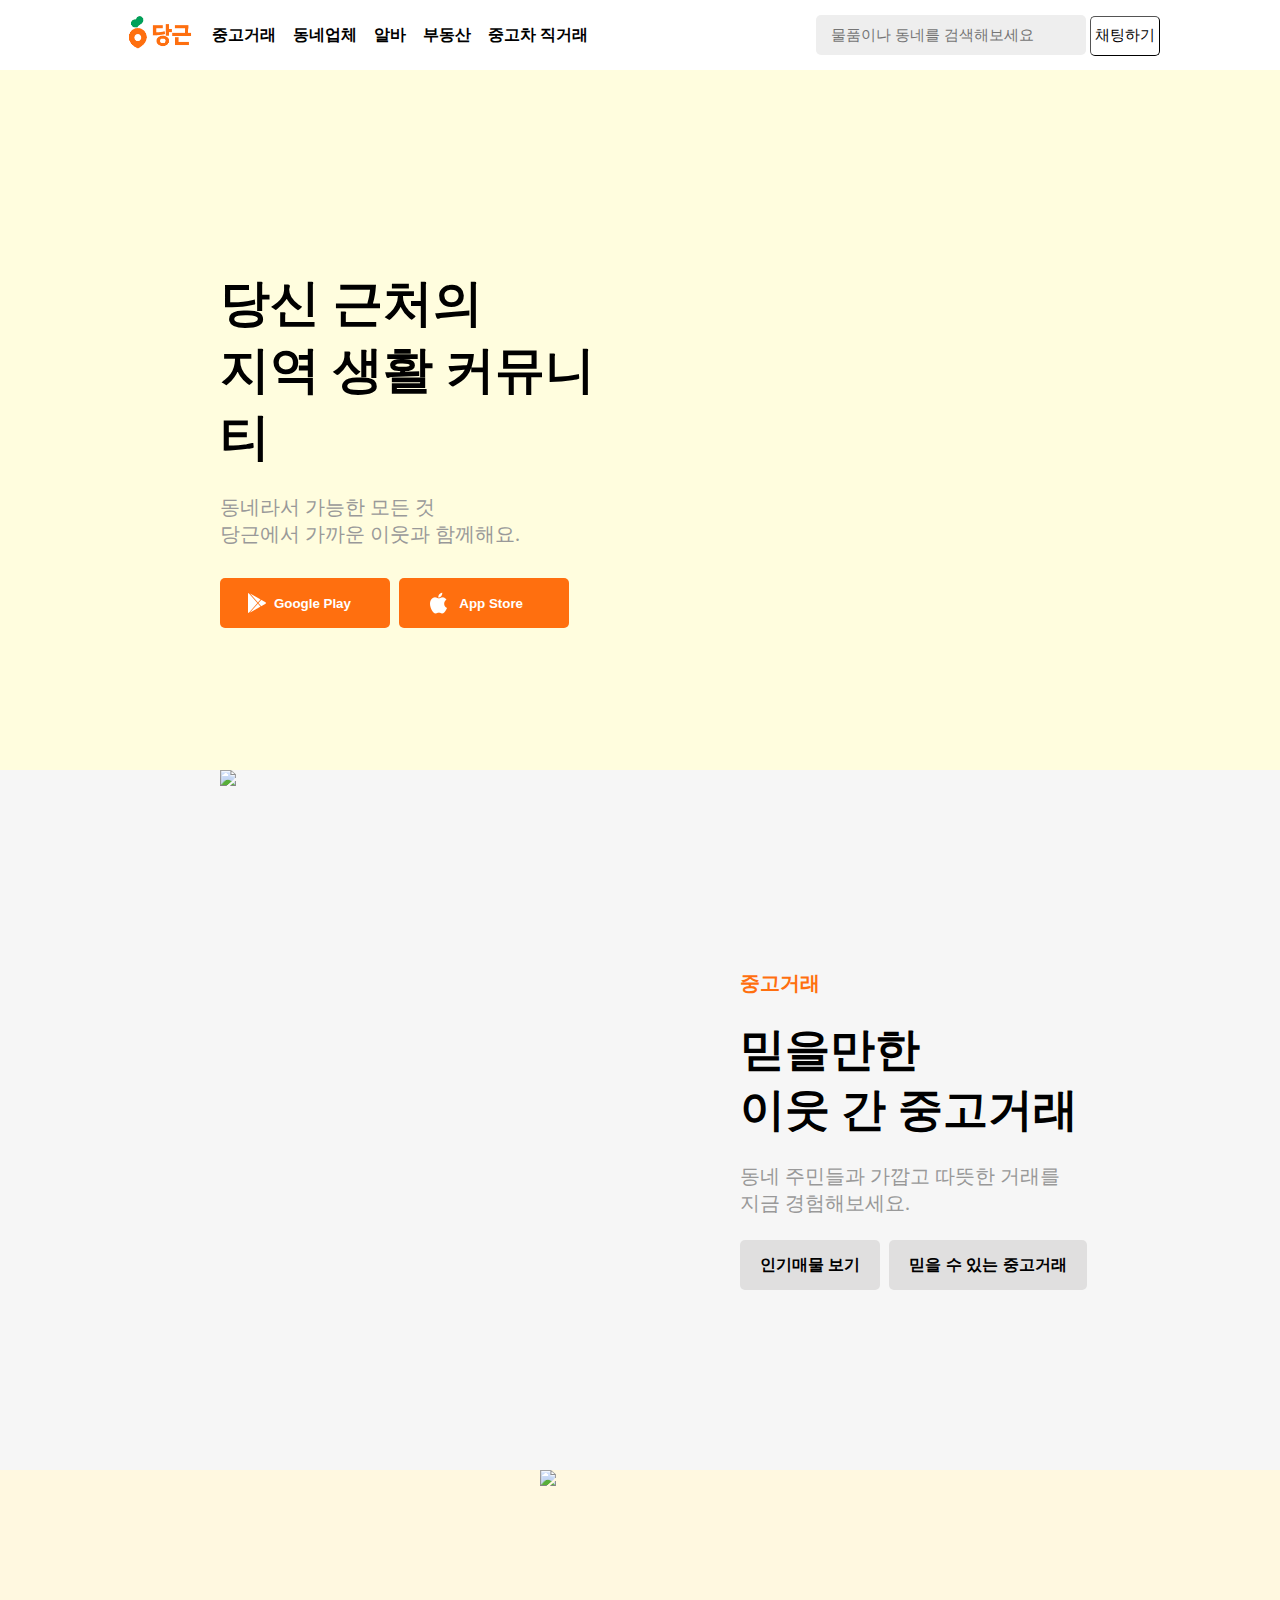
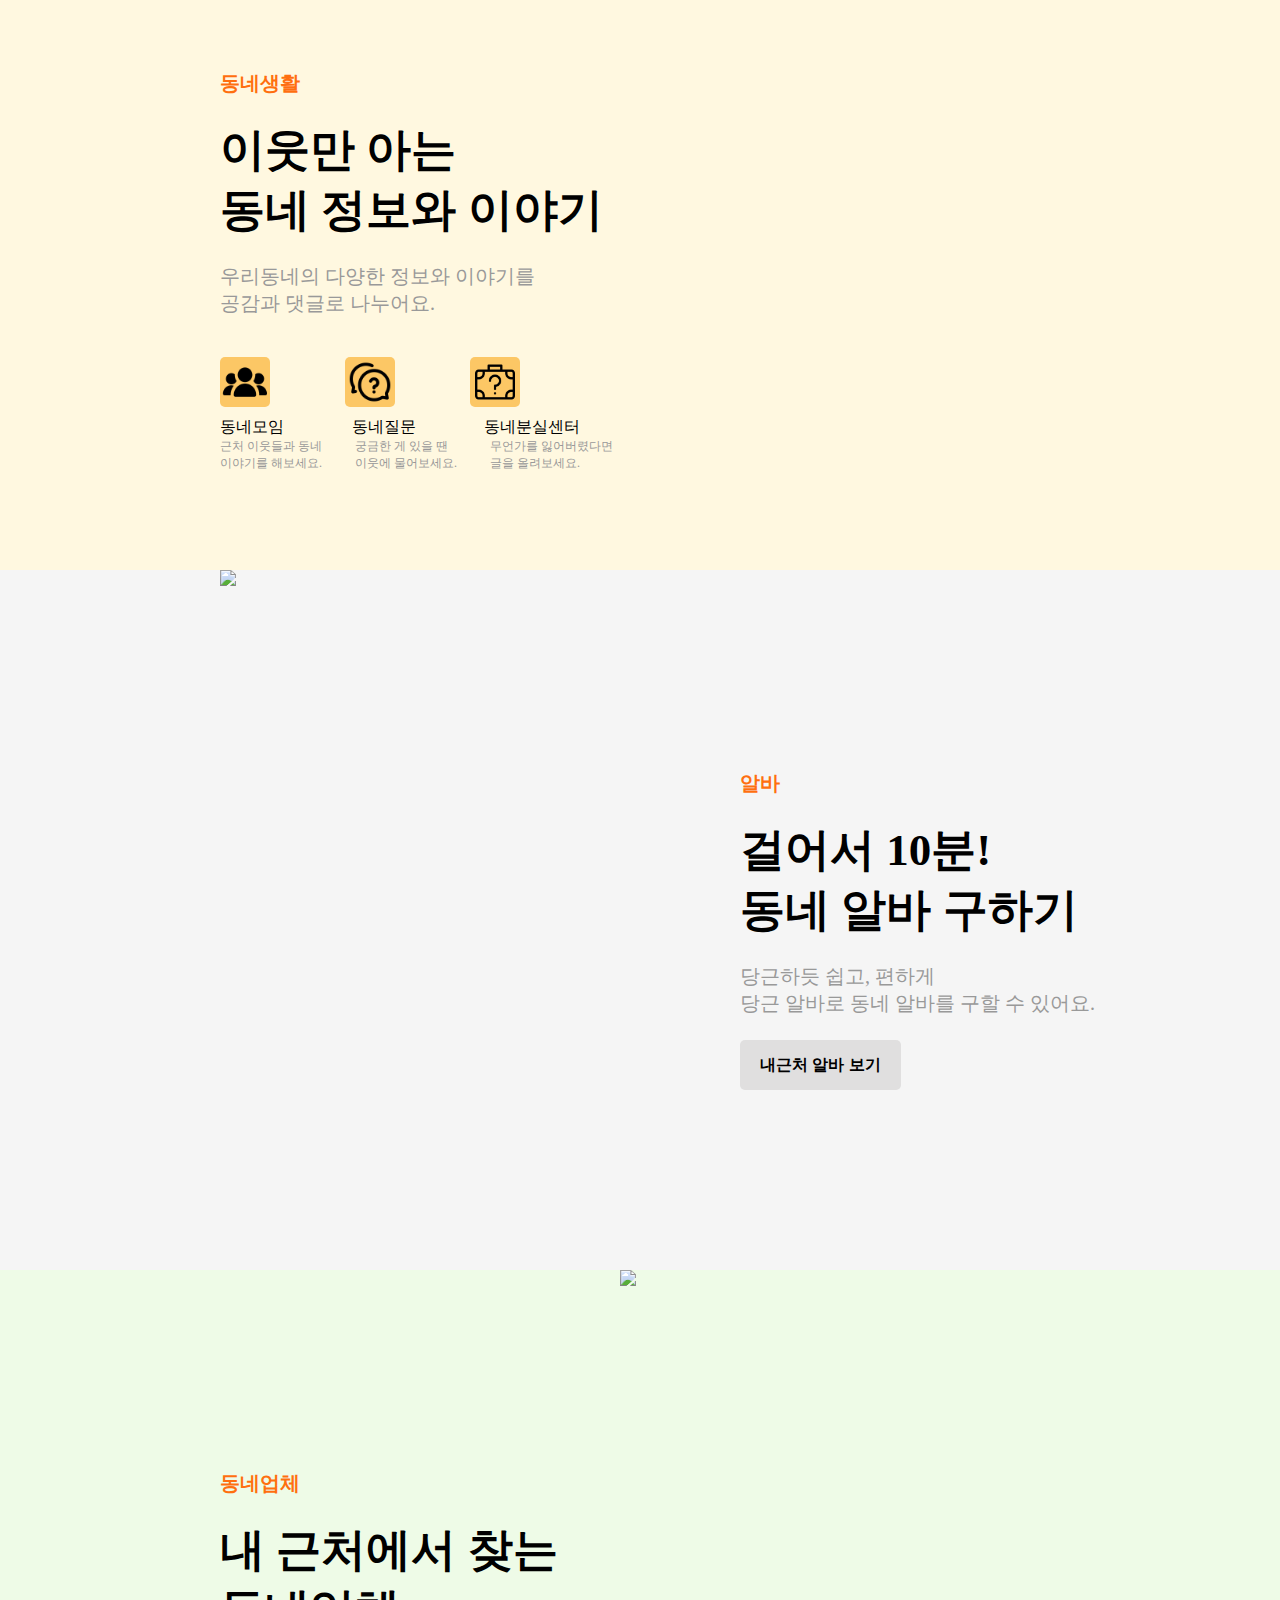
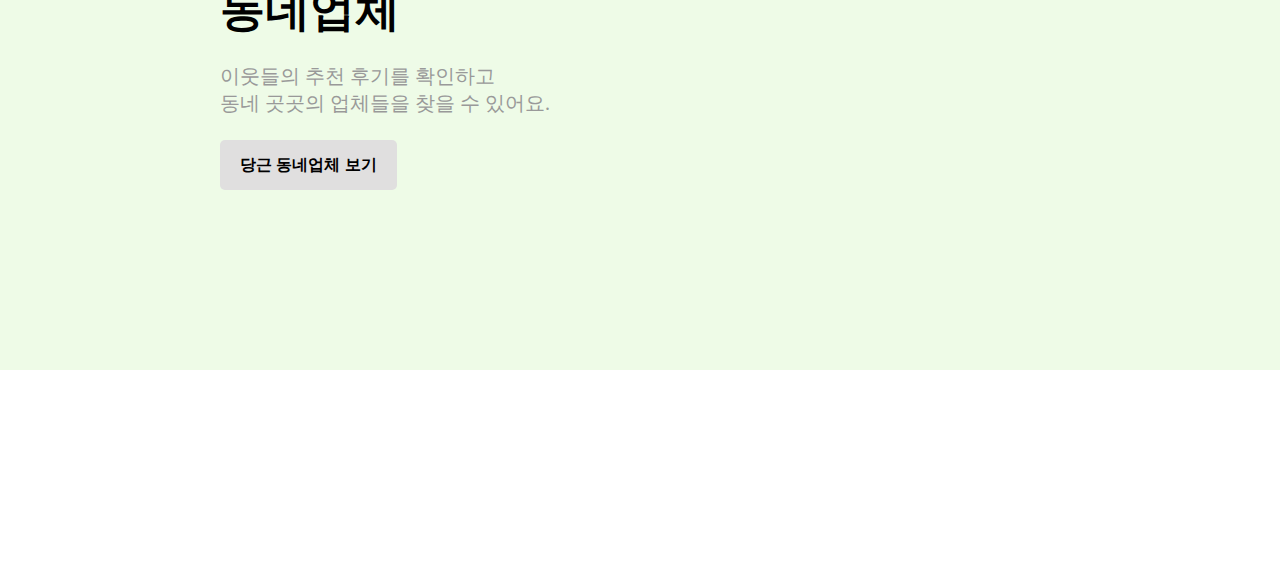
==== mission/index.html @ 824d4b7c "style: 다운로드 버튼 스타일 변경" ====
<!DOCTYPE html>
<html lang="en">

<head>
  <meta charset="UTF-8" />
  <meta name="viewport" content="width=device-width, initial-scale=1.0" />
  <title>당근마켓 클론</title>
  <link rel="stylesheet" type="text/css" href="style.css">
</head>

<body>
  <header>
    <div class="container1">
      <a class="item" href="./index.html"><img src="../assets/logo.png" width="75px" height="43px" id="logo"></a>
      <a class="item" id="trade" href="./tradepage.html"><b>중고거래</b></a>
      <div class="item"><b>동네업체</b></div>
      <div class="item"><b>알바</b></div>
      <div class="item"><b>부동산</b></div>
      <div class="item"><b>중고차 직거래</b></div>
    </div>
    <div class="container2">
      <input type="text" placeholder="물품이나 동네를 검색해보세요">
      <input type="button" value="채팅하기">
    </div>
  </header>

  <section id="sec1">
    <div>
      <h1>당신 근처의<br>지역 생활 커뮤니티</h1>
      <p><br>동네라서 가능한 모든 것<br>당근에서 가까운 이웃과 함께해요.<br></p>
      <input type="button" value="    Google Play" style="background-image: url(../assets/GooglePlay.png);">
      <input type="button" value="    App Store" style="background-image: url(../assets/AppStore.png); background-position:31px;">
    </div>
    <div>
      <img src="../assets/mascort.png" height="700px" style="position:absolute; top: 0;">
    </div>
  </section>

  <section id="sec2">
    <div>
      <img src="../assets/section1.png" height="700px" style="position:relative; top:-200px;">
    </div>
    <div>
      <p style="color:#FF6F0F; font-weight:bold;">중고거래<br><br></p>
      <h1 style="font-size:45px;">믿을만한<br>이웃 간 중고거래</h1>
      <p><br>동네 주민들과 가깝고 따뜻한 거래를<br>지금 경험해보세요.<br><br></p>
      <input type="button" value="인기매물 보기">
      <input type="button" value="믿을 수 있는 중고거래">
    </div>
  </section>

  <section id="sec3">
    <div>
      <p style="color:#FF6F0F; font-weight:bold;">동네생활<br><br></p>
      <h1 style="font-size:45px;">이웃만 아는<br>동네 정보와 이야기</h1>
      <p><br>우리동네의 다양한 정보와 이야기를<br>공감과 댓글로 나누어요.<br></p>
      <div class="picpr">
        <div class="pic" style="background-image:url(../assets/circle.png); background-size: cover;"></div>
        <div class="pic" style="background-image:url(../assets/question.png); background-size: cover;"></div>
        <div class="pic" style="background-image:url(../assets/lost.png); background-size:40px; background-repeat: no-repeat; background-position:5px;"></div>
      </div>
      <div class="picname">
        <p>동네모임</p>
        <p>동네질문</p>
        <p>동네분실센터</p>
      </div>
      <div class="picinfo">
        <p>근처 이웃들과 동네<br>이야기를 해보세요.</p>
        <p>궁금한 게 있을 땐<br>이웃에 물어보세요.</p>
        <p>무언가를 잃어버렸다면<br>글을 올려보세요.</p>
      </div>
    </div>
    <div>
      <img src="../assets/section2.png" height="700px" style="position:relative; top: -200px; right:200px;">
    </div>
  </section>
  <section id="sec4">
    <div>
      <img src="../assets/section3.png" height="700px" style="position:relative; top:-200px;">
    </div>

    <div>
      <p style="color:#FF6F0F; font-weight:bold;">알바<br><br></p>
      <h1 style="font-size:45px;">걸어서 10분!<br>동네 알바 구하기</h1>
      <p><br>당근하듯 쉽고, 편하게<br>당근 알바로 동네 알바를 구할 수 있어요.<br><br></p>
      <input type="button" value="내근처 알바 보기">
    </div>

  </section>

  <section id="sec5">
    <div>
      <p style="color:#FF6F0F; font-weight:bold;">동네업체<br><br></p>
      <h1 style="font-size:45px;">내 근처에서 찾는<br>동네업체</h1>
      <p><br>이웃들의 추천 후기를 확인하고<br>동네 곳곳의 업체들을 찾을 수 있어요.<br><br></p>
      <input type="button" value="당근 동네업체 보기">
    </div>
    <div>
      <img src="../assets/section4.png" height="700px" style="position:relative; top: -550px; left:400px;">
    </div>
  </section>

</body>

</html>
---- mission/style.css ----
* {
  margin: 0;
  padding: 0;
  box-sizing: border-box;
}
html,body{
  min-height: 100vh;
  min-width: 100vh;
}
header{
  display: flex;
  z-index: 5;
  justify-content: space-between;
  background-color: white;
  position: fixed;
  padding-left: 120px;
  padding-right: 120px;
  top: 0px;
  width:100%;
  height: 70px;
}
body{
  padding-top: 70px;
}
section{
  width: 100%;
  padding-left: 120px;
  padding-right: 120px;
  padding-top: 200px;
  height: 700px;
}
#sec1{
  display: flex;
  justify-content: space-between;
  background-color: rgb(255, 253, 222);
}
#sec1 > div > input[type=button]{
  background-repeat: no-repeat;
  background-position-x: 28px;
  background-position-y: 15px;
  width: 170px;
  height: 50px;
  margin-right:5px;
  margin-top:30px;
  font-weight: bold;
  background-color: #FF6F0F;
  color:white;
  border:none;
  border-radius: 5px;
}
#sec2{
  display: flex;
  justify-content: space-between;
  background-color: rgb(246, 246, 246);
}
#sec2 > div > input[type=button]{
  width: auto;
  height: 50px;
  margin-right:5px;
  font-size: 16px;
  padding-right: 20px;
  padding-left: 20px;
  font-weight: bold;
  text-align: center;
  background-color: rgb(224, 223, 223);
  color:black;
  border:none;
  border-radius: 5px;
}
#sec2 > div >.txt{
  position: relative;
  top: -500px;
  left: 600px;
}
#sec3{
  display: flex;
  justify-content: space-between;
  background-color: rgb(255, 248, 224);
}
#sec4{
  display: flex;
  justify-content: space-between;
  background-color: whitesmoke;
}
#sec4 > div > input[type=button]{
  width: auto;
  height: 50px;
  margin-right:5px;
  font-size: 16px;
  padding-right: 20px;
  padding-left: 20px;
  font-weight: bold;
  text-align: center;
  background-color: rgb(224, 223, 223);
  color:black;
  border:none;
  border-radius: 5px;
}
#sec5{
  background-color: rgb(238, 251, 231);
}
#sec5 > div > input[type=button]{
  width: auto;
  height: 50px;
  margin-right:5px;
  font-size: 16px;
  padding-right: 20px;
  padding-left: 20px;
  font-weight: bold;
  text-align: center;
  background-color: rgb(224, 223, 223);
  color:black;
  border:none;
  border-radius: 5px;
}
section > div{
  width: 500px;
  height: 350px;
  margin-left: 100px;
}
section > div > h1{
  font-size: 50px;
}
section > div > p{
  font-size:20px;
  color: rgb(153, 153, 153);
}
.container1{
  width:45%;
  display: flex;
  justify-content: space-between;
}
.container2{
  margin: auto 0;
}
.item{
  text-decoration: none;
  text-align: center;
  margin: auto 0;
  color: black;
}
#trade:hover{
  color:gray;
}
input[type=text]{
  width:270px;
  height: 40px;
  font-size: 15px;
  padding-left:15px;
  background-color: rgb(238, 238, 238);
  border-radius: 5px;
  border:none;
}
.container2> input[type=button]{
  height: 40px;
  width: 70px;
  font-size: 15px;
  background-color: white;
  border-radius: 5px;
  border-width: 1px;
}
.picpr{
  margin-top: 40px;
  display: flex;
  width: 300px;
  height: 60px;
  justify-content: space-between;
}
.pic{
  width: 50px;
  height: 50px;
  background-color: rgb(252, 199, 101);
  
  border-radius: 5px;
}
.picname{
  width: 400px;
  display: flex;
  gap:68px;
}
.picinfo{
  width: 400px;
  display: flex;
  gap:33px;
}
.picinfo>p{
  color:rgb(153, 153, 153);
  font-size: 12px;
}



.containerTop{
  display: flex;
  justify-content: space-between;
  width: 100%;
  height: 300px;
  padding-top: 60px;
  padding-left: 340px;
  padding-right: 340px;
  background-color: rgb(252, 233, 178);
}
.containerMain{
  width:55%;
  height:1700px;
  margin-top: 36px;
  margin-right: 340px;
  margin-left:340px;
}
#imgcontainer{
  margin-top:40px;
  display:grid;
  grid-template-columns: 1fr 1fr 1fr;
}
#items{
  width: 223px;
  height: 340px;
  margin-bottom: 50px;
  border: none;
}
#items > img{
  width:223px;
  height: 223px;
  border-radius: 12px;
  border-width: 1px;
  border-style: solid;
  border-color: rgb(241, 241, 241);
}
#items > h2{
  font-size: 16px;
  color: #212529;
  margin-bottom: 4px;
  letter-spacing: -0.02px;
  line-height: 1.5;
  font-weight: normal;
}
#items > p{
  font-size: 13px;
  color: #212529;
  white-space: nowrap;
  margin-bottom: 4px;
  line-height: 1.5;
}
#items > div{
  font-size:15px;
  font-weight: 700;
  line-height: 1.5;
  margin-bottom: 4px;
}
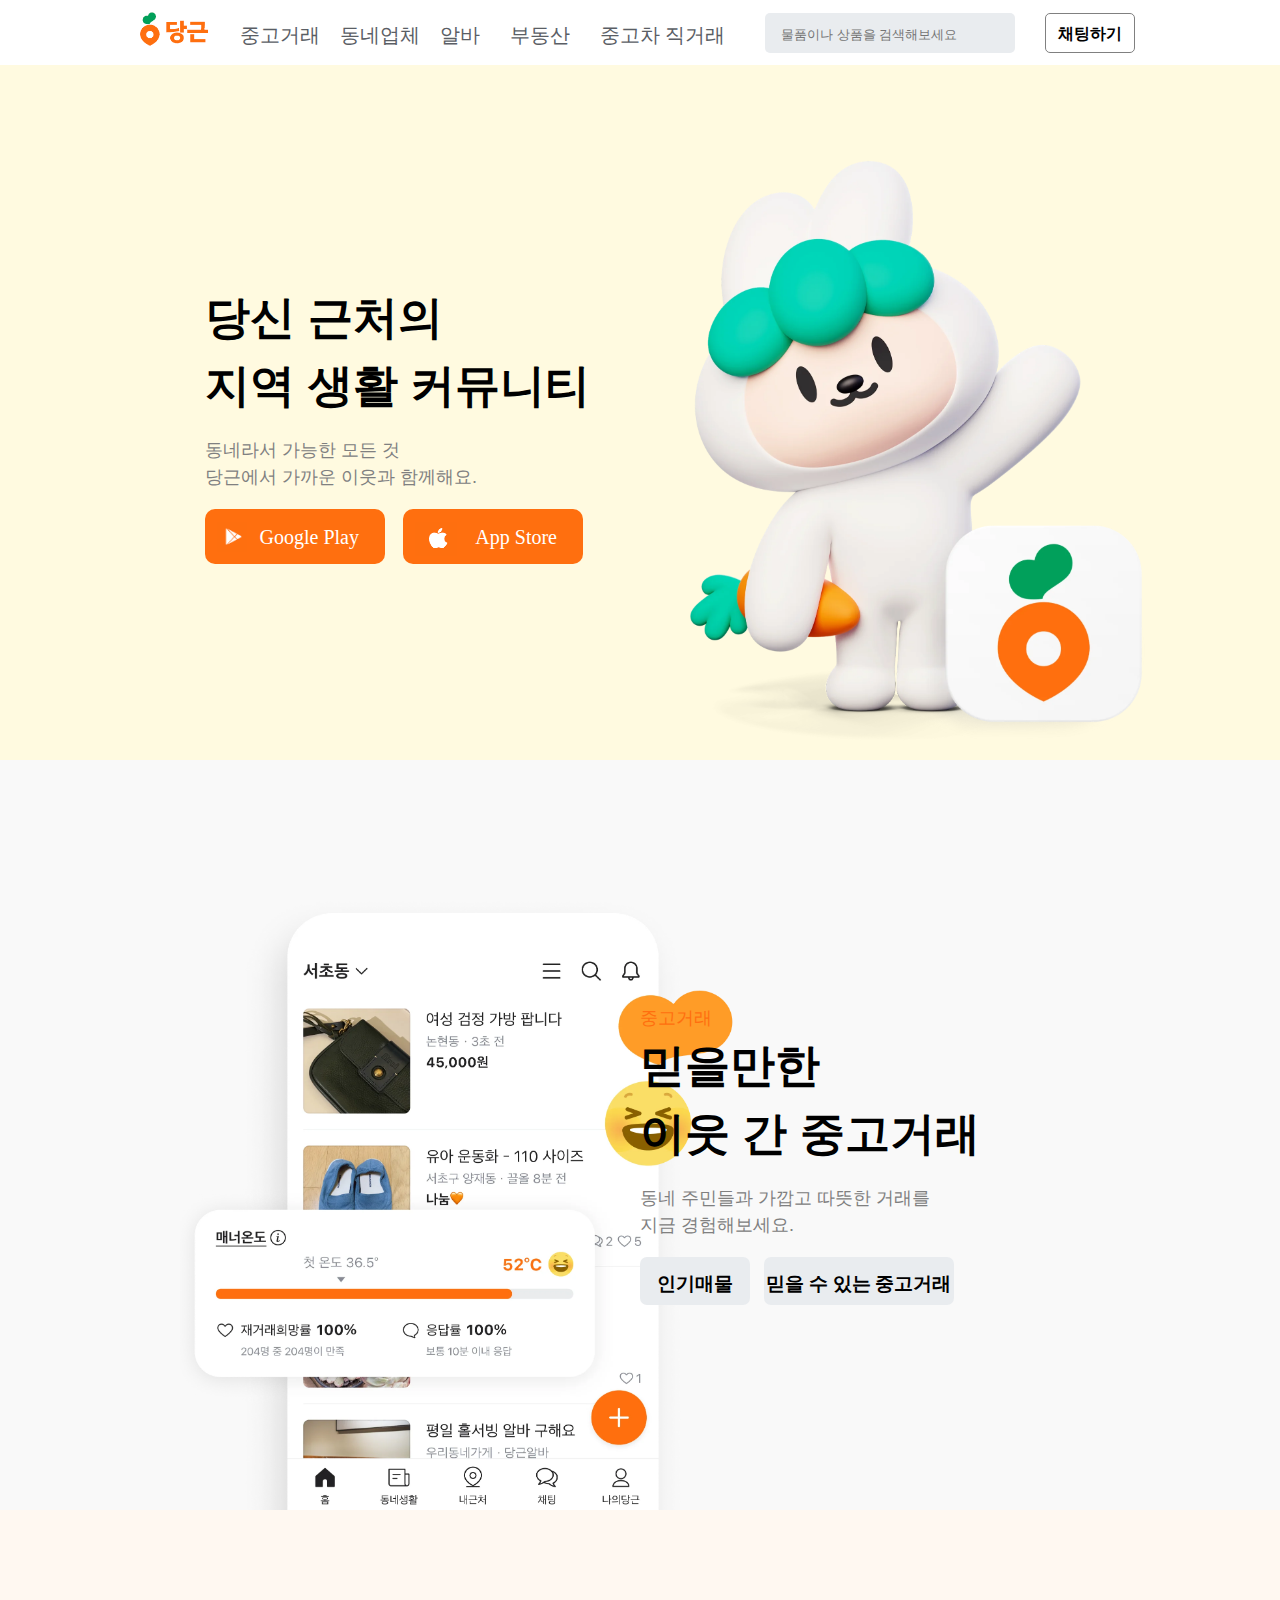
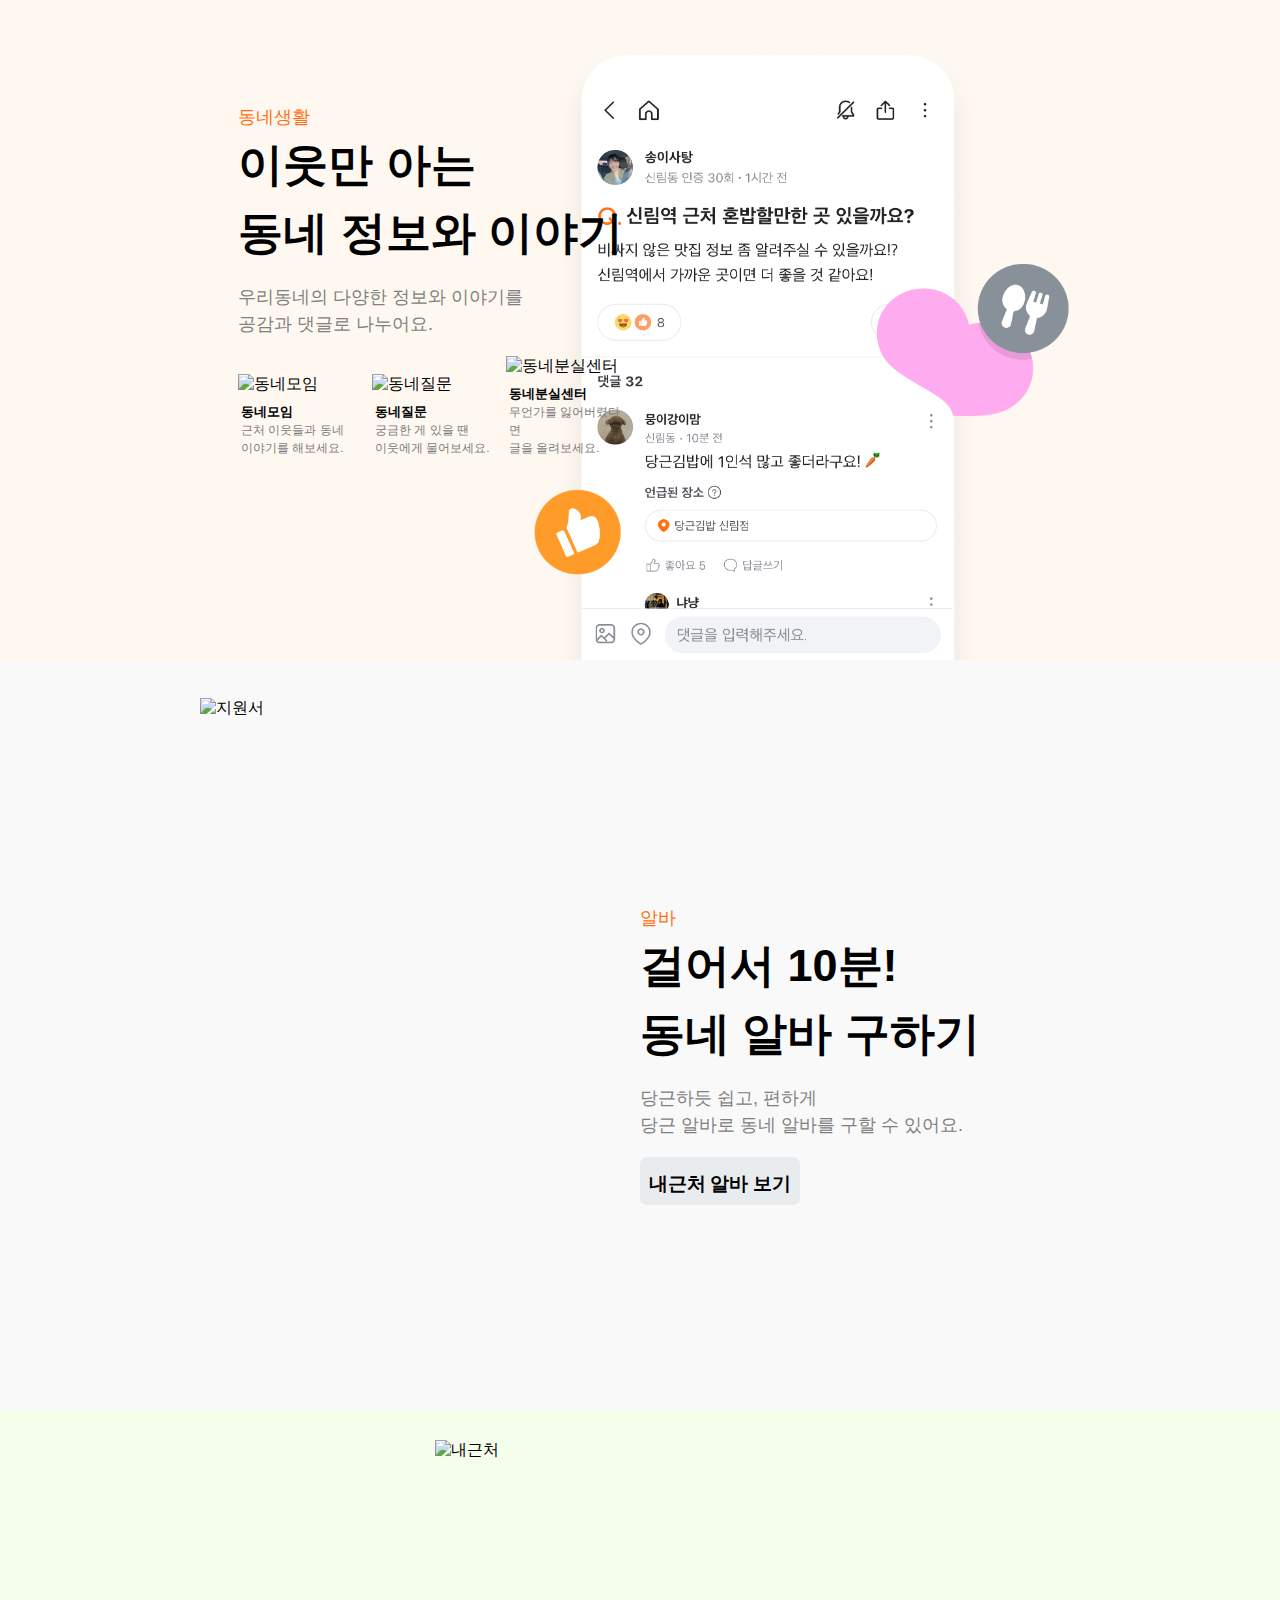
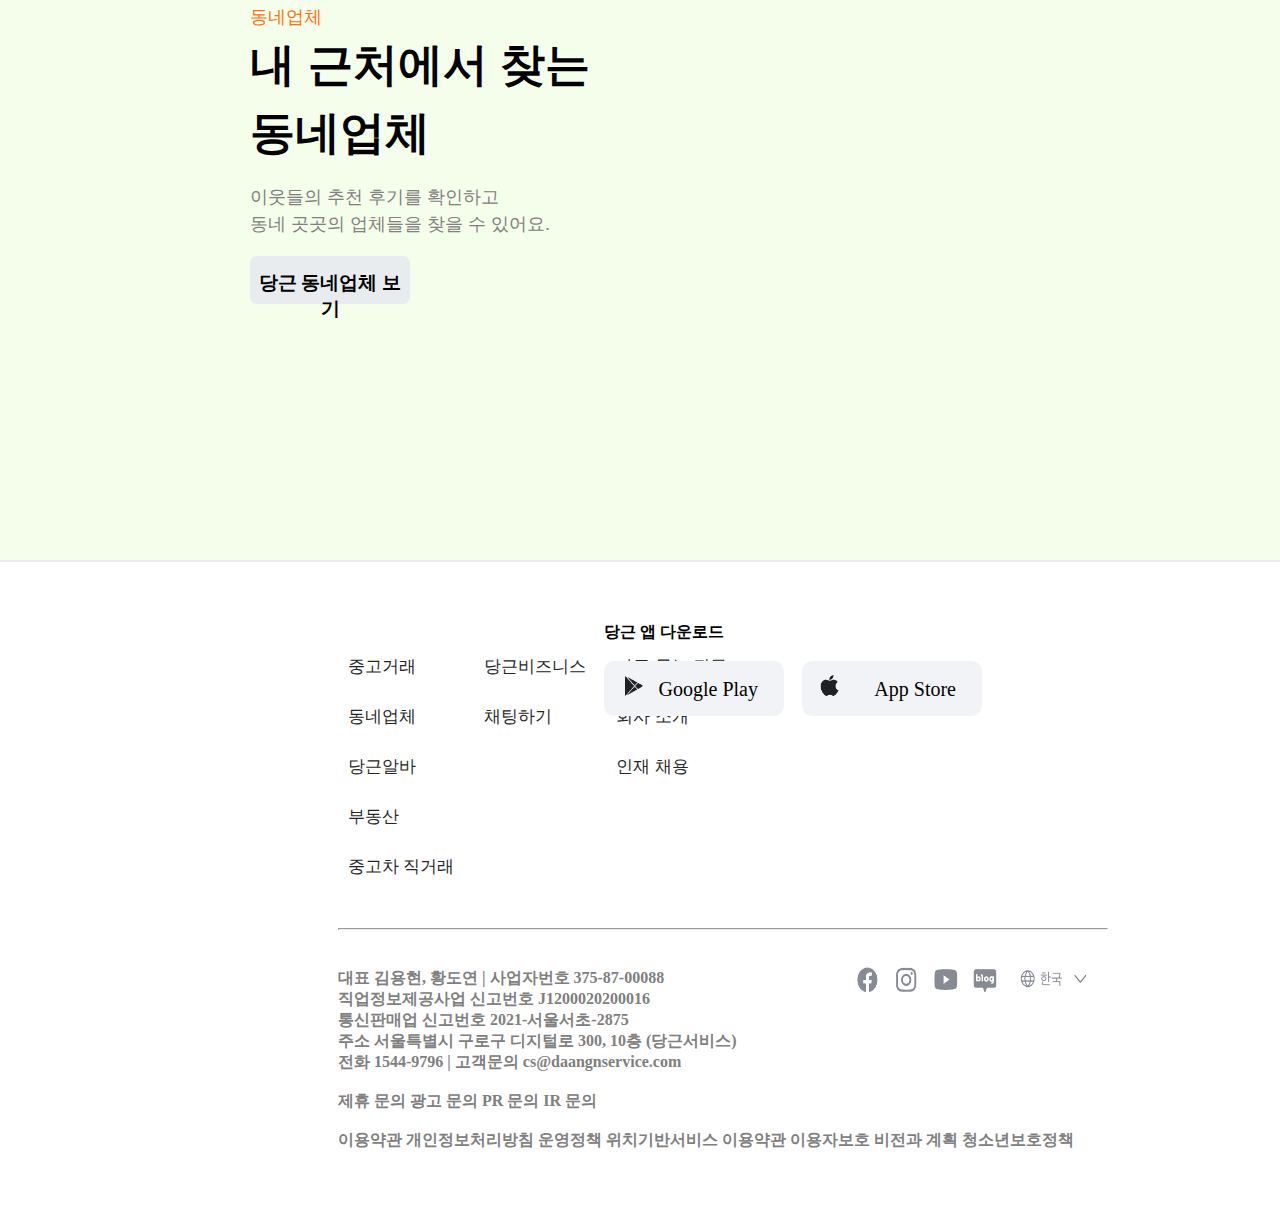
==== commit 1383bf6c: "Merge 2cf88eba11464e9ec0d5ae416a4c1df37133e56c into 25ce8a400afe7e98cb2d0a8a6c3f4596debcb49a" ====
--- a/mission/index.html
+++ b/mission/index.html
@@ -1,105 +1,210 @@
 <!DOCTYPE html>
-<html lang="en">
-
-<head>
-  <meta charset="UTF-8" />
-  <meta name="viewport" content="width=device-width, initial-scale=1.0" />
-  <title>당근마켓 클론</title>
-  <link rel="stylesheet" type="text/css" href="style.css">
-</head>
-
-<body>
-  <header>
-    <div class="container1">
-      <a class="item" href="./index.html"><img src="../assets/logo.png" width="75px" height="43px" id="logo"></a>
-      <a class="item" id="trade" href="./tradepage.html"><b>중고거래</b></a>
-      <div class="item"><b>동네업체</b></div>
-      <div class="item"><b>알바</b></div>
-      <div class="item"><b>부동산</b></div>
-      <div class="item"><b>중고차 직거래</b></div>
-    </div>
-    <div class="container2">
-      <input type="text" placeholder="물품이나 동네를 검색해보세요">
-      <input type="button" value="채팅하기">
-    </div>
-  </header>
-
-  <section id="sec1">
-    <div>
-      <h1>당신 근처의<br>지역 생활 커뮤니티</h1>
-      <p><br>동네라서 가능한 모든 것<br>당근에서 가까운 이웃과 함께해요.<br></p>
-      <input type="button" value="    Google Play" style="background-image: url(../assets/GooglePlay.png);">
-      <input type="button" value="    App Store" style="background-image: url(../assets/AppStore.png); background-position:31px;">
-    </div>
-    <div>
-      <img src="../assets/mascort.png" height="700px" style="position:absolute; top: 0;">
-    </div>
-  </section>
-
-  <section id="sec2">
-    <div>
-      <img src="../assets/section1.png" height="700px" style="position:relative; top:-200px;">
-    </div>
-    <div>
-      <p style="color:#FF6F0F; font-weight:bold;">중고거래<br><br></p>
-      <h1 style="font-size:45px;">믿을만한<br>이웃 간 중고거래</h1>
-      <p><br>동네 주민들과 가깝고 따뜻한 거래를<br>지금 경험해보세요.<br><br></p>
-      <input type="button" value="인기매물 보기">
-      <input type="button" value="믿을 수 있는 중고거래">
-    </div>
-  </section>
-
-  <section id="sec3">
-    <div>
-      <p style="color:#FF6F0F; font-weight:bold;">동네생활<br><br></p>
-      <h1 style="font-size:45px;">이웃만 아는<br>동네 정보와 이야기</h1>
-      <p><br>우리동네의 다양한 정보와 이야기를<br>공감과 댓글로 나누어요.<br></p>
-      <div class="picpr">
-        <div class="pic" style="background-image:url(../assets/circle.png); background-size: cover;"></div>
-        <div class="pic" style="background-image:url(../assets/question.png); background-size: cover;"></div>
-        <div class="pic" style="background-image:url(../assets/lost.png); background-size:40px; background-repeat: no-repeat; background-position:5px;"></div>
-      </div>
-      <div class="picname">
-        <p>동네모임</p>
-        <p>동네질문</p>
-        <p>동네분실센터</p>
-      </div>
-      <div class="picinfo">
-        <p>근처 이웃들과 동네<br>이야기를 해보세요.</p>
-        <p>궁금한 게 있을 땐<br>이웃에 물어보세요.</p>
-        <p>무언가를 잃어버렸다면<br>글을 올려보세요.</p>
-      </div>
-    </div>
-    <div>
-      <img src="../assets/section2.png" height="700px" style="position:relative; top: -200px; right:200px;">
-    </div>
-  </section>
-  <section id="sec4">
-    <div>
-      <img src="../assets/section3.png" height="700px" style="position:relative; top:-200px;">
-    </div>
-
-    <div>
-      <p style="color:#FF6F0F; font-weight:bold;">알바<br><br></p>
-      <h1 style="font-size:45px;">걸어서 10분!<br>동네 알바 구하기</h1>
-      <p><br>당근하듯 쉽고, 편하게<br>당근 알바로 동네 알바를 구할 수 있어요.<br><br></p>
-      <input type="button" value="내근처 알바 보기">
-    </div>
-
-  </section>
-
-  <section id="sec5">
-    <div>
-      <p style="color:#FF6F0F; font-weight:bold;">동네업체<br><br></p>
-      <h1 style="font-size:45px;">내 근처에서 찾는<br>동네업체</h1>
-      <p><br>이웃들의 추천 후기를 확인하고<br>동네 곳곳의 업체들을 찾을 수 있어요.<br><br></p>
-      <input type="button" value="당근 동네업체 보기">
-    </div>
-    <div>
-      <img src="../assets/section4.png" height="700px" style="position:relative; top: -550px; left:400px;">
-    </div>
-  </section>
-
-</body>
-
-</html>+<html lang="ko">
+  <head>
+    <meta charset="UTF-8" />
+    <meta name="viewport" content="width=device-width, initial-scale=1.0" />
+    <title>당근마켓 클론</title>
+    <link rel="stylesheet" href="style.css"/>
+    
+  </head>
+  <body>
+      <header class="scroll_bar">
+        <div class="header_container">
+          <div class="logo">
+            <a href="./index.html"><img src="../assets/daangn-clone-logo.png" alt="당근 로고" width="110px"></a>
+          </div>
+          
+          <div class="headButton">
+            <a href="./fleamarket.html"><div id="headclick">중고거래</div></a>
+            <div id="headclick2">동네업체</div>
+            <div id="headclick3">알바</div>
+            <div id="headclick4">부동산</div>
+            <div id="headclick5">중고차 직거래</div>
+          </div>
+
+          <div class="head_chat">
+            <h4>채팅하기</h4>
+          </div>
+          <input type="text" class="head_search" placeholder="물품이나 상품을 검색해보세요">
+        </div>
+      </header>
+
+      <main>
+        <div class="indexcontainer">
+          <div class="container-yellow">
+            <div id="text-box">
+              <h1 class="ibm-plex-sans-kr-regular">당신 근처의<br>지역 생활 커뮤니티</h1>
+              <br>
+              <p class="nanum-gothic-regular">동네라서 가능한 모든 것<br>당근에서 가까운 이웃과 함께해요.</p>
+              <br>
+              <a href="https://play.google.com/store/apps/details?id=com.towneers.www" target = "_blank">
+                <section id="downloadButton">
+                  <div id="download_picture"><img src="../assets/google-logo.png" alt="구글 로고" width="30px" height="30px"></div>
+                  <div id="download_write">Google Play</div>
+                </section>
+              </a>
+    
+               <a href="https://apps.apple.com/us/app/karrot-buy-sell-locally/id1018769995" target = "_blank">
+                <section id="downloadButton">
+                  <div id="download_picture"><img src="../assets/apple-logo.png" alt="애플 로고" width="42px" height="34px"></div>
+                  <div id="download_write">App Store</div>
+                </section>
+               </a>
+            </div>
+    
+            <div class="mascot">
+              <img src="../assets/daangn-clone-mascot.jpg" alt="당근 마스코트" width="655" height="800">
+            </div>
+          </div>
+
+          <div class="container-white">
+            <div class="main_tmpPicture">
+              <img src="../assets/daangn-clone-tem.jpg" alt="매너온도" width="640" height="720">
+            </div>
+
+            <div class="container-text-white">
+              <p class="nanum-gothic-regular-orange">중고거래</p>
+              <h1 class="ibm-plex-sans-kr-regular">믿을만한<br>이웃 간 중고거래</h1>
+              <br>
+              <p class="nanum-gothic-regular">동네 주민들과 가깝고 따뜻한 거래를<br>지금 경험해보세요.</p>
+              <br>
+
+              <div id="grayButton">
+                <h3>인기매물</h3>
+              </div>
+              <div id="grayButton2">
+                <h3>믿을 수 있는 중고거래</h3>
+              </div>
+            </div>
+          </div>
+
+          <div class="container-red">
+            <div class="main_vPicture">
+              <img src="../assets/v_info.jpg" alt="동네 정보" width="640" height="720"> 
+            </div>
+
+            <div class="container-text-red">
+              <p class="nanum-gothic-regular-orange">동네생활</p>
+              <h1 class="ibm-plex-sans-kr-regular">이웃만 아는<br>동네 정보와 이야기</h1>
+              <br>
+              <p class="nanum-gothic-regular">우리동네의 다양한 정보와 이야기를<br>공감과 댓글로 나누어요.</p>
+              <br>
+              <div id="village_info">
+                <img src="../assets/동네모임.png" alt="동네모임" width="75px" height="75px">
+                <div id="village_text">
+                  <h5>동네모임</h5>
+                  <p class="p-nanum-gothic-regular">근처 이웃들과 동네<br>이야기를 해보세요.</p>
+                </div>
+              </div>
+              <div id="village_info_left">
+                <img src="../assets/동네질문.png" alt="동네질문" width="75px" height="75px">
+                <div id="village_text">
+                  <h5>동네질문</h5>
+                  <p class="p-nanum-gothic-regular">궁금한 게 있을 땐<br>이웃에게 물어보세요.</p>
+                </div>
+              </div>
+              <div id="village_info_left">
+                <img src="../assets/동네분실센터.png" alt="동네분실센터" width="75px" height="75px">
+                <div id="village_text">
+                  <h5>동네분실센터</h5>
+                  <p class="p-nanum-gothic-regular">무언가를 잃어버렸다면<br>글을 올려보세요.</p>
+                </div>
+              </div>
+            </div>
+          </div>
+  
+          <div class="container-white">
+            <div class="main_supportPicture">
+              <img src="../assets/지원서.jpg" alt="지원서" width="640" height="720">
+            </div>
+
+            <div class="container-text-white">
+              <p class="nanum-gothic-regular-orange">알바</p>
+              <h1 class="ibm-plex-sans-kr-regular">걸어서 10분!<br>동네 알바 구하기</h1>
+              <br>
+              <p class="nanum-gothic-regular">당근하듯 쉽고, 편하게<br>당근 알바로 동네 알바를 구할 수 있어요.</p>
+              <br>
+              <div id="grayButton3">
+                <h3>내근처 알바 보기</h3>
+              </div>
+            </div>
+          </div>  
+
+          <div class="container-green">
+            <div class="main_vPicture">
+              <img src="../assets/내근처.jpg" alt="내근처" width="640" height="720"> 
+            </div>
+              <div class="container-text-green">
+                <p class="nanum-gothic-regular-orange">동네업체</p>
+                <h1 class="ibm-plex-sans-kr-regular">내 근처에서 찾는<br>동네업체</h1>
+                <br>
+                <p class="nanum-gothic-regular">이웃들의 추천 후기를 확인하고<br>동네 곳곳의 업체들을 찾을 수 있어요.</p>
+                <br>
+                <div id="grayButton3">
+                  <h3>당근 동네업체 보기</h3>
+                </div>
+              </div>
+            </div>
+          </div>
+        </div>
+        
+      </main>
+      <hr color="#ebecee">
+      <footer class="footer_d">
+        <div class="footer_text">
+          <div class="footer_text_div">
+            <h4>당근 앱 다운로드</h4>
+            <br>
+            <a href="https://play.google.com/store/apps/details?id=com.towneers.www" target = "_blank">
+              <section id="downloadButton-black">
+                <div id="download_picture"><img src="../assets/google-logo-black.png" alt="구글 로고" width="30px" height="25px"></div>
+                <div id="download_write-black">Google Play</div>
+              </section>
+            </a>
+            <a href="https://apps.apple.com/us/app/karrot-buy-sell-locally/id1018769995" target = "_blank">
+              <section id="downloadButton-black">
+                <div id="download_picture"><img src="../assets/apple-logo-black.png" alt="애플 로고" width="30px" height="25px"></div>
+                <div id="download_write-black">App Store</div>
+              </section>
+            </a>
+          </div>
+
+          <div class="footer_text_ul">
+          <ul>
+            <li>중고거래</li>
+            <li>동네업체</li>
+            <li>당근알바</li>
+            <li>부동산</li>
+            <li>중고차 직거래</li>
+          </ul>
+          <ul>
+            <li>당근비즈니스</li>
+            <li>채팅하기</li>
+          </ul>
+          <ul>
+            <li>자주 묻는 질문</li>
+            <li>회사 소개</li>
+            <li>인재 채용</li>
+          </ul>
+        </div>
+          <br>
+          <br>
+          <hr>
+          <div class="footer_text_under">
+            <img src="../assets/footer_picture.png" alt="홈페이지" width="280" height="55">
+            <br>
+            <h4>대표 김용현, 황도연 | 사업자번호 375-87-00088</h4>
+            <h4>직업정보제공사업 신고번호 J1200020200016</h4>
+            <h4>통신판매업 신고번호 2021-서울서초-2875</h4>
+            <h4>주소 서울특별시 구로구 디지털로 300, 10층 (당근서비스)</h4>
+            <h4>전화 1544-9796 | 고객문의 cs@daangnservice.com</h4>
+            <br>
+            <h4>제휴 문의     광고 문의     PR 문의     IR 문의</h4>
+            <br>
+            <h4>이용약관   개인정보처리방침   운영정책   위치기반서비스 이용약관   이용자보호 비전과 계획   청소년보호정책</h4>
+          </div>
+        </div>
+      </footer>
+
+  </body>
+</html>
--- a/mission/style.css
+++ b/mission/style.css
@@ -1,249 +1,488 @@
+.ibm-plex-sans-kr-regular {
+  font-family: "IBM Plex Sans KR", sans-serif;
+  font-weight: 650;
+  font-style: normal;
+  font-size : 45px;
+  line-height : 1.5;
+}
+
+.fleamarket_ibm-plex-sans-kr-regular {
+  font-family: "IBM Plex Sans KR", sans-serif;
+  font-weight: 650;
+  font-style: normal;
+  font-size : 35px;
+  line-height : 1.5;
+}
+
+.nanum-gothic-regular {
+  font-family: "Nanum Gothic", sans-serif;
+  font-style: normal;
+  color : gray;
+  font-size : 18px;
+  line-height : 1.5;
+}
+
+.nanum-gothic-regular-orange {
+  font-family: "Nanum Gothic", sans-serif;
+  font-style: bolder;
+  color : #FF6F0F;
+  font-size : 18px;
+  line-height : 1.5;
+}
+
+.head-nanum-gothic-regular {
+  font-family: "Nanum Gothic", sans-serif;
+  font-style: light;
+  color : #868e96;
+  font-size : 12px;
+  line-height : 1.5;
+}
+
+.p-nanum-gothic-regular {
+  font-family: "Nanum Gothic", sans-serif;
+  font-style: light;
+  color : #7c7c7c;
+  font-size : 12px;
+  line-height : 1.5;
+}
+
 * {
   margin: 0;
   padding: 0;
   box-sizing: border-box;
 }
-html,body{
-  min-height: 100vh;
-  min-width: 100vh;
-}
-header{
+
+.logo {
+  cursor : pointer;
+  width : 70px;
+}
+
+.footer_d {
+  height : 620px;
+  background-color : white;
+  position : relative;
+}
+
+.footer_text {
+  width : 770px;
+  height : 530px;
+  margin : 40px 338px 0px 338px;
+  
+}
+
+.footer_text_under > h4 {
+  font-size : 16px;
+  color : gray;
+}
+
+.footer_text_under {
+  width : 770px;
+  height : 200px;
+  margin : 20px 0px 0px 0px;
+  position : relative;
+}
+
+.footer_text_under > img {
+  position : absolute;
+  right : 0px;
+  top : 0px
+}
+
+ul {
+  padding : 40px 0px 0px 10px;
+  display : inline-block;
+  margin-right : 20px;
+}
+
+li {
+  list-style : none;
+  font-size : 17px;
+  line-height : 50px;
+  color : #262629;
+}
+
+footer > hr {
+  width : 120px;
+  border-color : #f5f5f7;
+}
+
+.container-yellow {
+  position : relative;
+  background-color : #FFFAE0;
+  height : 760px;
+}
+
+.main-footer_hr {
+  border-color : #f5f5f7;
+}
+
+.container-white {
+  position : relative;
+  background-color : #f9f9f9;
+  height : 750px;
+}
+
+.container-green {
+  position : relative;
+  background-color : #f5fdeb;
+  height : 750px;
+  border-top-width : 2px;
+  border-color : gray;
+}
+
+.container-text-white {
+  position  : absolute;
+  top : 245px;
+  right : 300px;
+}
+
+.container-red {
+  position : relative;
+  background-color : #fff8f1;
+  height : 750px;
+}
+
+.container-text-red {
+  position  : absolute;
+  top : 194px;
+  left : 238px;
+}
+
+.container-text-green {
+  position  : absolute;
+  top : 194px;
+  left : 250px;
+}
+
+header {
+  background-color : white;
+  height : 65px;
+}
+
+.header_container {
+  position : relative;
+  margin : 5px 135px 5px 120px;
+}
+
+.headButton {
+  margin : 5px 135px 5px 120px;
+  height : 50px;
+}
+
+#headclick {
+  color : #5a5e65;
+  text-align : center;
+  position : absolute;
+  padding : 12px 0px;
+  top : 5px;
+  font-size : 20px;
+}
+
+#headclick:hover {
+  color : #868e96;
+  cursor : pointer;
+}
+
+#headclick2:hover {
+  color : #868e96;
+  cursor : pointer;
+}
+
+#headclick3:hover {
+  color : #868e96;
+  cursor : pointer;
+}
+
+#headclick4:hover {
+  color : #868e96;
+  cursor : pointer;
+}
+
+#headclick5:hover {
+  color : #868e96;
+  cursor : pointer;
+}
+
+#headclick6:hover {
+  cursor : pointer;
+}
+
+#headclick2 {
+  color : #5a5e65;
+  text-align : center;
+  position : absolute;
+  padding : 12px 0px;
+  left : 220px;
+  top : 5px;
+  font-size : 20px;
+}
+
+#headclick3 {
+  color : #5a5e65;
+  text-align : center;
+  position : absolute;
+  padding : 12px 0px;
+  left : 320px;
+  top : 5px;
+  font-size : 20px;
+}
+
+#headclick4 {
+  color : #5a5e65;
+  text-align : center;
+  position : absolute;
+  padding : 12px 0px;
+  left : 390px;
+  top : 5px;
+  font-size : 20px;
+}
+
+#headclick5 {
+  color : #5a5e65;
+  text-align : center;
+  position : absolute;
+  padding : 12px 0px;
+  left : 480px;
+  top : 5px;
+  font-size : 20px;
+}
+
+#headclick6 {
+  color : #ff7929;
+  text-align : center;
+  position : absolute;
+  padding : 12px 0px;
+  top : 5px;
+  font-size : 20px;
+
+}
+
+.scroll_bar {
+  position : fixed;
+  width : 100%;
+  top : 0;
+  z-index : 100;
+}
+
+.indexcontainer {
+  height : 3760px;
+}
+
+#text-box {
+  padding-left : 205px;
+  padding-top : 284px;
+  
+}
+
+.mascot {
+  position : absolute;
+  bottom : 0;
+  right : 45px;
+  top : 1px;
+
+}
+
+#downloadButton {
+  position : relative;
+  width : 180px;
+  height : 55px;
+  background-color : #FF6F0F;
+  border-radius : 10px;
+  float : left;
+  margin-right : 18px; 
+}
+
+#downloadButton-black {
+  position : relative;
+  width : 180px;
+  height : 55px;
+  background-color : #f2f3f6;
+  border-radius : 10px;
+  float : left;
+  margin-right : 18px; 
+}
+
+#download_picture {
+  padding : 13px 0px 0px 12px;
+}
+
+#download_write {
+  font-size : 20px;
+  text-align : center;
+  color : white;
+  position : absolute;
+  top : 17px;
+  right : 26px;
+}
+
+#download_write-black {
+  font-size : 20px;
+  text-align : center;
+  color : black;
+  position : absolute;
+  top : 17px;
+  right : 26px;
+}
+
+.mainfleainfo {
+  background-color : #FFF1AA;
+  height: 380px;
+  position : relative;
+}
+
+.mainfleacontainer {
+  margin : 0px 335px 0px 335px;
+  height : 315px;
+  padding : 112px 0px 100px 0px;
+}
+
+.fleamarket_p {
+  font-size : 18px;
+  line-height : 1.4;
+}
+
+.fleamarket_picture {
+  position : absolute;
+  top : 65px;
+  right : 280px
+}
+
+.fleamarket_h1 {
+  text-align : center;
+  padding : 74px 0px 0px 0px;
+}
+
+.fleamarket_h3 {
+  text-align : center;
+  padding : 10px 0px 0px 0px;
+  text-decoration : underline;
+}
+
+.fleamarket_container {
+  height : 2210px;
+}
+
+.head_chat {
+  border-radius : 5px;
+  border : 1.2px solid gray;
+  width : 90px;
+  height : 40px;
+  text-align : center;
+  padding : 10px 0px 0px 0px;
+  position : absolute;
+  right : 10px;
+  top : 8px;
+}
+
+.head_search {
+  border-radius : 5px;
+  background-color : #e9ecef;
+  width : 250px;
+  height : 40px;
+  text-align : left;
+  padding : 2px 0px 0px 16px;
+  position : absolute;
+  right : 130px;
+  top : 8px;
+  border-width : 0px;
+
+}
+
+.main_tmpPicture {
+  position : relative;
+  height : 750px;
+  width: 655px;
+  top : 38px;
+  left : 180px
+
+}
+
+.main_supportPicture {
+  position : relative;
+  height : 750px;
+  width: 655px;
+  top : 38px;
+  left : 200px
+
+}
+
+#grayButton {
+  background-color : #E9ECEF;
+  width : 110px;
+  height : 48px;
+  border-radius : 7px;
+  text-align : center;
+  padding : 14px 0px 0px 0px;
+  display : inline-block;
+}
+
+#grayButton2 {
+  background-color : #E9ECEF;
+  width : 190px;
+  height : 48px;
+  border-radius : 7px;
+  text-align : center;
+  padding : 14px 0px 0px 0px;
+  display : inline-block;
+  margin-left : 10px;
+}
+
+#grayButton3 {
+  background-color : #E9ECEF;
+  width : 160px;
+  height : 48px;
+  border-radius : 7px;
+  text-align : center;
+  padding : 14px 0px 0px 0px;
+  display : inline-block;
+}
+
+.main_vPicture {
+  position : absolute;
+  height : 750px;
+  width: 655px;
+  top : 30px;
+  right : 190px;
+}
+
+#village_info {
+  width : 120px;
+  height : 150px;
+  display : inline-block;
+}
+
+#village_info_left {
+  width : 120px;
+  height : 150px;
+  display : inline-block;
+  margin-left : 10px;
+}
+
+#village_text {
+  padding-top : 8px;
+  padding-left : 3px;
+}
+
+.footer_text_ul {
   display: flex;
-  z-index: 5;
-  justify-content: space-between;
-  background-color: white;
-  position: fixed;
-  padding-left: 120px;
-  padding-right: 120px;
-  top: 0px;
-  width:100%;
-  height: 70px;
-}
-body{
-  padding-top: 70px;
-}
-section{
-  width: 100%;
-  padding-left: 120px;
-  padding-right: 120px;
-  padding-top: 200px;
-  height: 700px;
-}
-#sec1{
-  display: flex;
-  justify-content: space-between;
-  background-color: rgb(255, 253, 222);
-}
-#sec1 > div > input[type=button]{
-  background-repeat: no-repeat;
-  background-position-x: 28px;
-  background-position-y: 15px;
-  width: 170px;
-  height: 50px;
-  margin-right:5px;
-  margin-top:30px;
-  font-weight: bold;
-  background-color: #FF6F0F;
-  color:white;
-  border:none;
-  border-radius: 5px;
-}
-#sec2{
-  display: flex;
-  justify-content: space-between;
-  background-color: rgb(246, 246, 246);
-}
-#sec2 > div > input[type=button]{
-  width: auto;
-  height: 50px;
-  margin-right:5px;
-  font-size: 16px;
-  padding-right: 20px;
-  padding-left: 20px;
-  font-weight: bold;
-  text-align: center;
-  background-color: rgb(224, 223, 223);
-  color:black;
-  border:none;
-  border-radius: 5px;
-}
-#sec2 > div >.txt{
-  position: relative;
-  top: -500px;
-  left: 600px;
-}
-#sec3{
-  display: flex;
-  justify-content: space-between;
-  background-color: rgb(255, 248, 224);
-}
-#sec4{
-  display: flex;
-  justify-content: space-between;
-  background-color: whitesmoke;
-}
-#sec4 > div > input[type=button]{
-  width: auto;
-  height: 50px;
-  margin-right:5px;
-  font-size: 16px;
-  padding-right: 20px;
-  padding-left: 20px;
-  font-weight: bold;
-  text-align: center;
-  background-color: rgb(224, 223, 223);
-  color:black;
-  border:none;
-  border-radius: 5px;
-}
-#sec5{
-  background-color: rgb(238, 251, 231);
-}
-#sec5 > div > input[type=button]{
-  width: auto;
-  height: 50px;
-  margin-right:5px;
-  font-size: 16px;
-  padding-right: 20px;
-  padding-left: 20px;
-  font-weight: bold;
-  text-align: center;
-  background-color: rgb(224, 223, 223);
-  color:black;
-  border:none;
-  border-radius: 5px;
-}
-section > div{
-  width: 500px;
-  height: 350px;
-  margin-left: 100px;
-}
-section > div > h1{
-  font-size: 50px;
-}
-section > div > p{
-  font-size:20px;
-  color: rgb(153, 153, 153);
-}
-.container1{
-  width:45%;
-  display: flex;
-  justify-content: space-between;
-}
-.container2{
-  margin: auto 0;
-}
-.item{
-  text-decoration: none;
-  text-align: center;
-  margin: auto 0;
-  color: black;
-}
-#trade:hover{
-  color:gray;
-}
-input[type=text]{
-  width:270px;
-  height: 40px;
-  font-size: 15px;
-  padding-left:15px;
-  background-color: rgb(238, 238, 238);
-  border-radius: 5px;
-  border:none;
-}
-.container2> input[type=button]{
-  height: 40px;
-  width: 70px;
-  font-size: 15px;
-  background-color: white;
-  border-radius: 5px;
-  border-width: 1px;
-}
-.picpr{
-  margin-top: 40px;
-  display: flex;
-  width: 300px;
-  height: 60px;
-  justify-content: space-between;
-}
-.pic{
-  width: 50px;
-  height: 50px;
-  background-color: rgb(252, 199, 101);
-  
-  border-radius: 5px;
-}
-.picname{
-  width: 400px;
-  display: flex;
-  gap:68px;
-}
-.picinfo{
-  width: 400px;
-  display: flex;
-  gap:33px;
-}
-.picinfo>p{
-  color:rgb(153, 153, 153);
-  font-size: 12px;
-}
-
-
-
-.containerTop{
-  display: flex;
-  justify-content: space-between;
-  width: 100%;
-  height: 300px;
-  padding-top: 60px;
-  padding-left: 340px;
-  padding-right: 340px;
-  background-color: rgb(252, 233, 178);
-}
-.containerMain{
-  width:55%;
-  height:1700px;
-  margin-top: 36px;
-  margin-right: 340px;
-  margin-left:340px;
-}
-#imgcontainer{
-  margin-top:40px;
-  display:grid;
-  grid-template-columns: 1fr 1fr 1fr;
-}
-#items{
-  width: 223px;
-  height: 340px;
-  margin-bottom: 50px;
-  border: none;
-}
-#items > img{
-  width:223px;
-  height: 223px;
-  border-radius: 12px;
-  border-width: 1px;
-  border-style: solid;
-  border-color: rgb(241, 241, 241);
-}
-#items > h2{
-  font-size: 16px;
-  color: #212529;
-  margin-bottom: 4px;
-  letter-spacing: -0.02px;
-  line-height: 1.5;
-  font-weight: normal;
-}
-#items > p{
-  font-size: 13px;
-  color: #212529;
-  white-space: nowrap;
-  margin-bottom: 4px;
-  line-height: 1.5;
-}
-#items > div{
-  font-size:15px;
-  font-weight: 700;
-  line-height: 1.5;
-  margin-bottom: 4px;
+}
+
+.footer_text_div {
+  position : absolute;
+  top : 20px;
+  right : 280px;
+}
+
+.flea_box {
+  width : 757px;
+  height : 1542px;
+  margin : 30px auto;
+}
+
+.item {
+  display : inline-block;
+  margin-right : 26px;
+  width : 223px;
+  height : 339px;
+  line-height : 26px
 }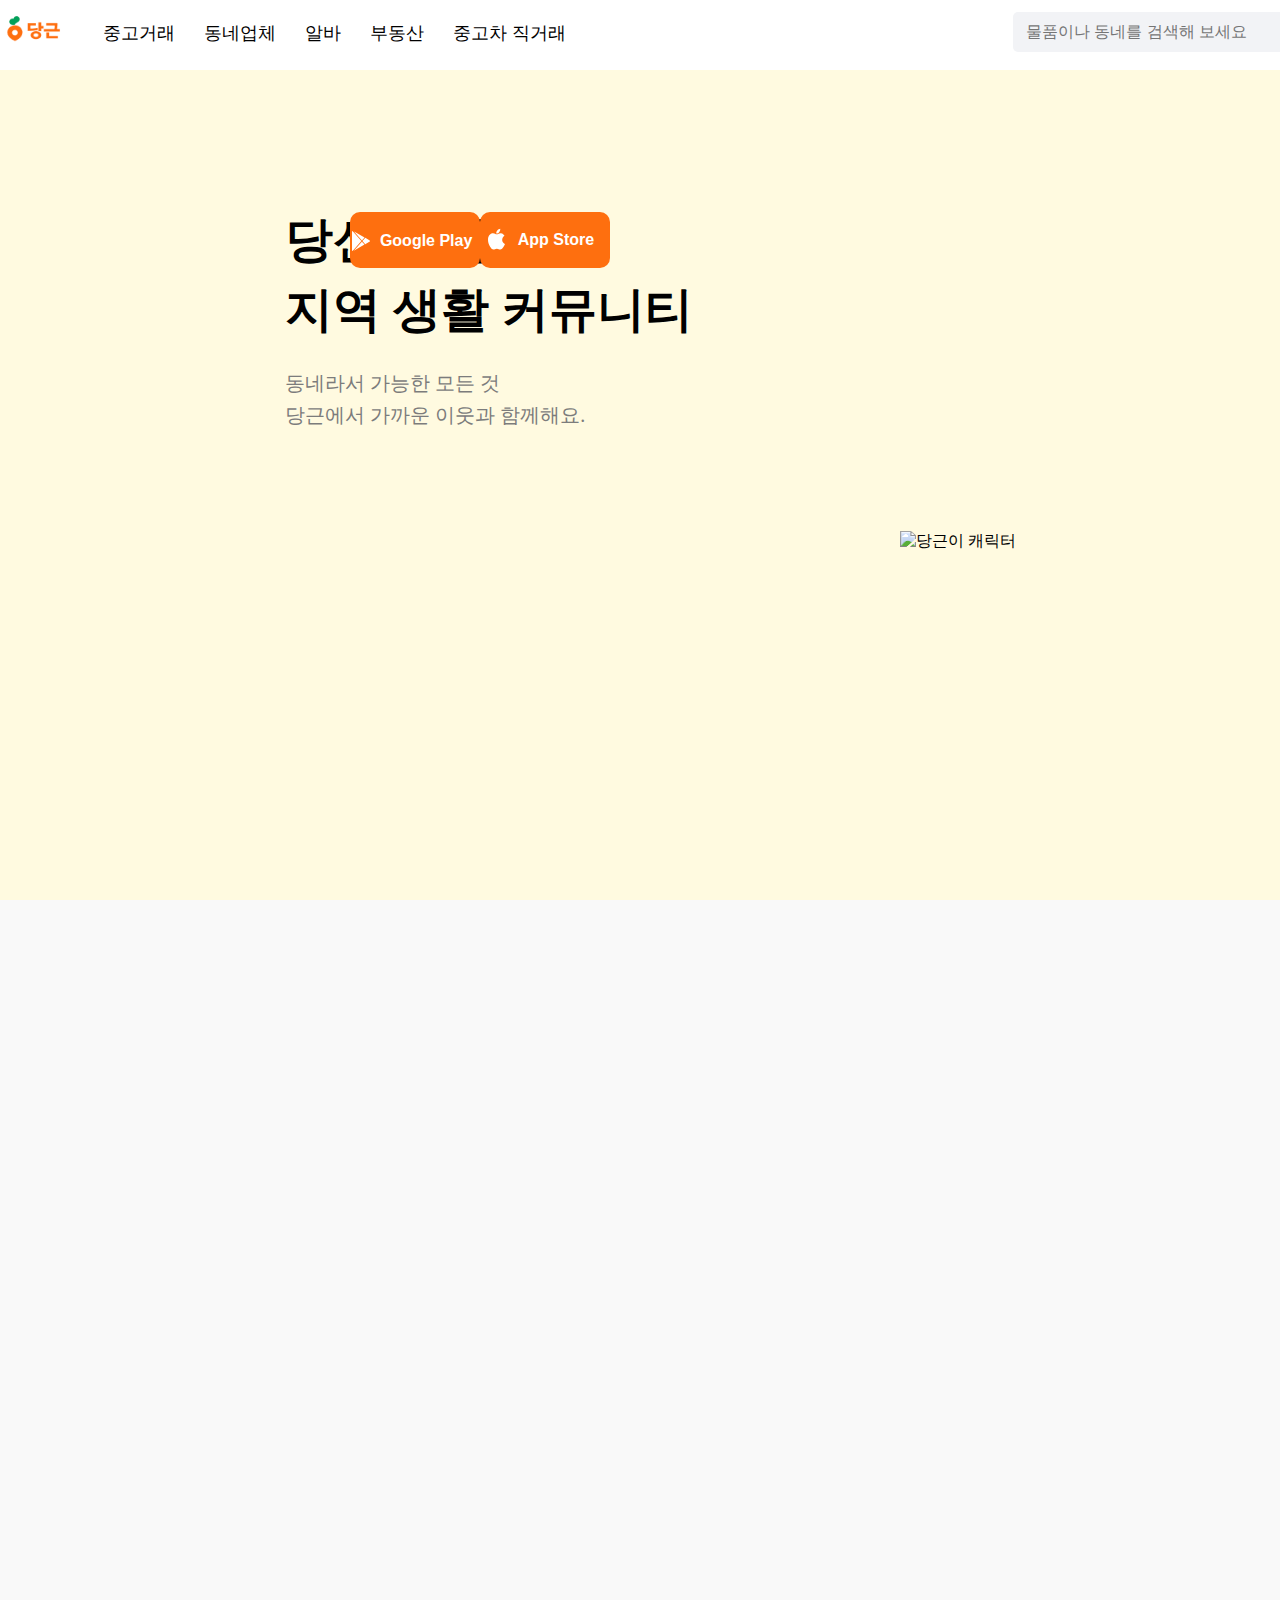
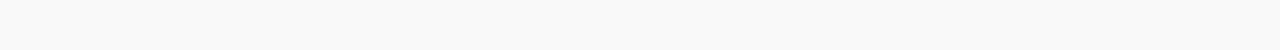
==== commit 403e4185: "chore : 스타일 정렬" ====
--- a/mission/index.html
+++ b/mission/index.html
@@ -1,210 +1,50 @@
 <!DOCTYPE html>
-<html lang="ko">
+<html lang="en">
   <head>
     <meta charset="UTF-8" />
     <meta name="viewport" content="width=device-width, initial-scale=1.0" />
     <title>당근마켓 클론</title>
-    <link rel="stylesheet" href="style.css"/>
-    
+    <link href="style.css" rel="stylesheet" type="text/css" />
+    <script src="script.js"></script>
   </head>
   <body>
-      <header class="scroll_bar">
-        <div class="header_container">
-          <div class="logo">
-            <a href="./index.html"><img src="../assets/daangn-clone-logo.png" alt="당근 로고" width="110px"></a>
-          </div>
-          
-          <div class="headButton">
-            <a href="./fleamarket.html"><div id="headclick">중고거래</div></a>
-            <div id="headclick2">동네업체</div>
-            <div id="headclick3">알바</div>
-            <div id="headclick4">부동산</div>
-            <div id="headclick5">중고차 직거래</div>
-          </div>
-
-          <div class="head_chat">
-            <h4>채팅하기</h4>
-          </div>
-          <input type="text" class="head_search" placeholder="물품이나 상품을 검색해보세요">
-        </div>
-      </header>
-
-      <main>
-        <div class="indexcontainer">
-          <div class="container-yellow">
-            <div id="text-box">
-              <h1 class="ibm-plex-sans-kr-regular">당신 근처의<br>지역 생활 커뮤니티</h1>
-              <br>
-              <p class="nanum-gothic-regular">동네라서 가능한 모든 것<br>당근에서 가까운 이웃과 함께해요.</p>
-              <br>
-              <a href="https://play.google.com/store/apps/details?id=com.towneers.www" target = "_blank">
-                <section id="downloadButton">
-                  <div id="download_picture"><img src="../assets/google-logo.png" alt="구글 로고" width="30px" height="30px"></div>
-                  <div id="download_write">Google Play</div>
-                </section>
-              </a>
-    
-               <a href="https://apps.apple.com/us/app/karrot-buy-sell-locally/id1018769995" target = "_blank">
-                <section id="downloadButton">
-                  <div id="download_picture"><img src="../assets/apple-logo.png" alt="애플 로고" width="42px" height="34px"></div>
-                  <div id="download_write">App Store</div>
-                </section>
-               </a>
-            </div>
-    
-            <div class="mascot">
-              <img src="../assets/daangn-clone-mascot.jpg" alt="당근 마스코트" width="655" height="800">
-            </div>
-          </div>
-
-          <div class="container-white">
-            <div class="main_tmpPicture">
-              <img src="../assets/daangn-clone-tem.jpg" alt="매너온도" width="640" height="720">
-            </div>
-
-            <div class="container-text-white">
-              <p class="nanum-gothic-regular-orange">중고거래</p>
-              <h1 class="ibm-plex-sans-kr-regular">믿을만한<br>이웃 간 중고거래</h1>
-              <br>
-              <p class="nanum-gothic-regular">동네 주민들과 가깝고 따뜻한 거래를<br>지금 경험해보세요.</p>
-              <br>
-
-              <div id="grayButton">
-                <h3>인기매물</h3>
-              </div>
-              <div id="grayButton2">
-                <h3>믿을 수 있는 중고거래</h3>
-              </div>
-            </div>
-          </div>
-
-          <div class="container-red">
-            <div class="main_vPicture">
-              <img src="../assets/v_info.jpg" alt="동네 정보" width="640" height="720"> 
-            </div>
-
-            <div class="container-text-red">
-              <p class="nanum-gothic-regular-orange">동네생활</p>
-              <h1 class="ibm-plex-sans-kr-regular">이웃만 아는<br>동네 정보와 이야기</h1>
-              <br>
-              <p class="nanum-gothic-regular">우리동네의 다양한 정보와 이야기를<br>공감과 댓글로 나누어요.</p>
-              <br>
-              <div id="village_info">
-                <img src="../assets/동네모임.png" alt="동네모임" width="75px" height="75px">
-                <div id="village_text">
-                  <h5>동네모임</h5>
-                  <p class="p-nanum-gothic-regular">근처 이웃들과 동네<br>이야기를 해보세요.</p>
-                </div>
-              </div>
-              <div id="village_info_left">
-                <img src="../assets/동네질문.png" alt="동네질문" width="75px" height="75px">
-                <div id="village_text">
-                  <h5>동네질문</h5>
-                  <p class="p-nanum-gothic-regular">궁금한 게 있을 땐<br>이웃에게 물어보세요.</p>
-                </div>
-              </div>
-              <div id="village_info_left">
-                <img src="../assets/동네분실센터.png" alt="동네분실센터" width="75px" height="75px">
-                <div id="village_text">
-                  <h5>동네분실센터</h5>
-                  <p class="p-nanum-gothic-regular">무언가를 잃어버렸다면<br>글을 올려보세요.</p>
-                </div>
-              </div>
-            </div>
-          </div>
-  
-          <div class="container-white">
-            <div class="main_supportPicture">
-              <img src="../assets/지원서.jpg" alt="지원서" width="640" height="720">
-            </div>
-
-            <div class="container-text-white">
-              <p class="nanum-gothic-regular-orange">알바</p>
-              <h1 class="ibm-plex-sans-kr-regular">걸어서 10분!<br>동네 알바 구하기</h1>
-              <br>
-              <p class="nanum-gothic-regular">당근하듯 쉽고, 편하게<br>당근 알바로 동네 알바를 구할 수 있어요.</p>
-              <br>
-              <div id="grayButton3">
-                <h3>내근처 알바 보기</h3>
-              </div>
-            </div>
-          </div>  
-
-          <div class="container-green">
-            <div class="main_vPicture">
-              <img src="../assets/내근처.jpg" alt="내근처" width="640" height="720"> 
-            </div>
-              <div class="container-text-green">
-                <p class="nanum-gothic-regular-orange">동네업체</p>
-                <h1 class="ibm-plex-sans-kr-regular">내 근처에서 찾는<br>동네업체</h1>
-                <br>
-                <p class="nanum-gothic-regular">이웃들의 추천 후기를 확인하고<br>동네 곳곳의 업체들을 찾을 수 있어요.</p>
-                <br>
-                <div id="grayButton3">
-                  <h3>당근 동네업체 보기</h3>
-                </div>
-              </div>
-            </div>
-          </div>
-        </div>
-        
-      </main>
-      <hr color="#ebecee">
-      <footer class="footer_d">
-        <div class="footer_text">
-          <div class="footer_text_div">
-            <h4>당근 앱 다운로드</h4>
-            <br>
-            <a href="https://play.google.com/store/apps/details?id=com.towneers.www" target = "_blank">
-              <section id="downloadButton-black">
-                <div id="download_picture"><img src="../assets/google-logo-black.png" alt="구글 로고" width="30px" height="25px"></div>
-                <div id="download_write-black">Google Play</div>
-              </section>
-            </a>
-            <a href="https://apps.apple.com/us/app/karrot-buy-sell-locally/id1018769995" target = "_blank">
-              <section id="downloadButton-black">
-                <div id="download_picture"><img src="../assets/apple-logo-black.png" alt="애플 로고" width="30px" height="25px"></div>
-                <div id="download_write-black">App Store</div>
-              </section>
-            </a>
-          </div>
-
-          <div class="footer_text_ul">
-          <ul>
-            <li>중고거래</li>
-            <li>동네업체</li>
-            <li>당근알바</li>
-            <li>부동산</li>
-            <li>중고차 직거래</li>
-          </ul>
-          <ul>
-            <li>당근비즈니스</li>
-            <li>채팅하기</li>
-          </ul>
-          <ul>
-            <li>자주 묻는 질문</li>
-            <li>회사 소개</li>
-            <li>인재 채용</li>
+    <header>
+      <div class="bigBox1">
+        <nav id="wrapLogo">
+          <a href="index.html">
+            <img id="logo" src="../assets/logo.png" alt="당근 로고" />
+          </a>
+        </nav>
+        <div id="center">
+          <ul class="menu">
+            <a href="page.html"><li>중고거래</li></a><li>동네업체</li><li>알바</li><li>부동산</li><li>중고차 직거래</li>
           </ul>
         </div>
-          <br>
-          <br>
-          <hr>
-          <div class="footer_text_under">
-            <img src="../assets/footer_picture.png" alt="홈페이지" width="280" height="55">
-            <br>
-            <h4>대표 김용현, 황도연 | 사업자번호 375-87-00088</h4>
-            <h4>직업정보제공사업 신고번호 J1200020200016</h4>
-            <h4>통신판매업 신고번호 2021-서울서초-2875</h4>
-            <h4>주소 서울특별시 구로구 디지털로 300, 10층 (당근서비스)</h4>
-            <h4>전화 1544-9796 | 고객문의 cs@daangnservice.com</h4>
-            <br>
-            <h4>제휴 문의     광고 문의     PR 문의     IR 문의</h4>
-            <br>
-            <h4>이용약관   개인정보처리방침   운영정책   위치기반서비스 이용약관   이용자보호 비전과 계획   청소년보호정책</h4>
-          </div>
-        </div>
-      </footer>
+        <aside id="wrapInputText">
+          <input type="text" placeholder="물품이나 동네를 검색해 보세요"></input>
+          <button>채팅하기</button>
+        </aside>
+      </div>
+    </header>
 
+    <main class="indexMain">
+      <div id="test">
+        <h1 class="font">당신 근처의<br/>지역 생활 커뮤니티</h1>
+        <p id="indexP">동네라서 가능한 모든 것<br/>당근에서 가까운 이웃과 함께해요.</p>
+      </div>
+      <img id="daangnee" src="../assets/daangnee.png" alt="당근이 캐릭터">
+      <nav id="buttonSort">
+        <button class="mainButton">
+          <img class="buttonLogoImgGP" src="../assets/google_play.svg">
+          <span class="GPtext"><b>Google Play</b></span>
+        </button>
+        <button class="mainButton">
+          <img class="buttonLogoImgAS" src="../assets/apple_store.svg">
+          <span class="AStext"><b>App Store</b></span>
+        </button>
+      </nav>
+    </main>
+    <section id="section1">
+    </section>
   </body>
-</html>
+</html>--- a/mission/style.css
+++ b/mission/style.css
@@ -1,488 +1,273 @@
-.ibm-plex-sans-kr-regular {
-  font-family: "IBM Plex Sans KR", sans-serif;
-  font-weight: 650;
-  font-style: normal;
-  font-size : 45px;
-  line-height : 1.5;
-}
-
-.fleamarket_ibm-plex-sans-kr-regular {
-  font-family: "IBM Plex Sans KR", sans-serif;
-  font-weight: 650;
-  font-style: normal;
-  font-size : 35px;
-  line-height : 1.5;
-}
-
-.nanum-gothic-regular {
-  font-family: "Nanum Gothic", sans-serif;
-  font-style: normal;
-  color : gray;
-  font-size : 18px;
-  line-height : 1.5;
-}
-
-.nanum-gothic-regular-orange {
-  font-family: "Nanum Gothic", sans-serif;
-  font-style: bolder;
-  color : #FF6F0F;
-  font-size : 18px;
-  line-height : 1.5;
-}
-
-.head-nanum-gothic-regular {
-  font-family: "Nanum Gothic", sans-serif;
-  font-style: light;
-  color : #868e96;
-  font-size : 12px;
-  line-height : 1.5;
-}
-
-.p-nanum-gothic-regular {
-  font-family: "Nanum Gothic", sans-serif;
-  font-style: light;
-  color : #7c7c7c;
-  font-size : 12px;
-  line-height : 1.5;
-}
-
 * {
   margin: 0;
   padding: 0;
   box-sizing: border-box;
 }
 
-.logo {
-  cursor : pointer;
-  width : 70px;
-}
-
-.footer_d {
-  height : 620px;
-  background-color : white;
-  position : relative;
-}
-
-.footer_text {
-  width : 770px;
-  height : 530px;
-  margin : 40px 338px 0px 338px;
-  
-}
-
-.footer_text_under > h4 {
-  font-size : 16px;
-  color : gray;
-}
-
-.footer_text_under {
-  width : 770px;
-  height : 200px;
-  margin : 20px 0px 0px 0px;
-  position : relative;
-}
-
-.footer_text_under > img {
-  position : absolute;
-  right : 0px;
-  top : 0px
-}
-
-ul {
-  padding : 40px 0px 0px 10px;
-  display : inline-block;
-  margin-right : 20px;
-}
-
-li {
-  list-style : none;
-  font-size : 17px;
-  line-height : 50px;
-  color : #262629;
-}
-
-footer > hr {
-  width : 120px;
-  border-color : #f5f5f7;
-}
-
-.container-yellow {
-  position : relative;
-  background-color : #FFFAE0;
-  height : 760px;
-}
-
-.main-footer_hr {
-  border-color : #f5f5f7;
-}
-
-.container-white {
-  position : relative;
-  background-color : #f9f9f9;
-  height : 750px;
-}
-
-.container-green {
-  position : relative;
-  background-color : #f5fdeb;
-  height : 750px;
-  border-top-width : 2px;
-  border-color : gray;
-}
-
-.container-text-white {
-  position  : absolute;
-  top : 245px;
-  right : 300px;
-}
-
-.container-red {
-  position : relative;
-  background-color : #fff8f1;
-  height : 750px;
-}
-
-.container-text-red {
-  position  : absolute;
-  top : 194px;
-  left : 238px;
-}
-
-.container-text-green {
-  position  : absolute;
-  top : 194px;
-  left : 250px;
-}
-
 header {
-  background-color : white;
-  height : 65px;
-}
-
-.header_container {
-  position : relative;
-  margin : 5px 135px 5px 120px;
-}
-
-.headButton {
-  margin : 5px 135px 5px 120px;
-  height : 50px;
-}
-
-#headclick {
-  color : #5a5e65;
-  text-align : center;
-  position : absolute;
-  padding : 12px 0px;
-  top : 5px;
-  font-size : 20px;
-}
-
-#headclick:hover {
-  color : #868e96;
-  cursor : pointer;
-}
-
-#headclick2:hover {
-  color : #868e96;
-  cursor : pointer;
-}
-
-#headclick3:hover {
-  color : #868e96;
-  cursor : pointer;
-}
-
-#headclick4:hover {
-  color : #868e96;
-  cursor : pointer;
-}
-
-#headclick5:hover {
-  color : #868e96;
-  cursor : pointer;
-}
-
-#headclick6:hover {
-  cursor : pointer;
-}
-
-#headclick2 {
-  color : #5a5e65;
-  text-align : center;
-  position : absolute;
-  padding : 12px 0px;
-  left : 220px;
-  top : 5px;
-  font-size : 20px;
-}
-
-#headclick3 {
-  color : #5a5e65;
-  text-align : center;
-  position : absolute;
-  padding : 12px 0px;
-  left : 320px;
-  top : 5px;
-  font-size : 20px;
-}
-
-#headclick4 {
-  color : #5a5e65;
-  text-align : center;
-  position : absolute;
-  padding : 12px 0px;
-  left : 390px;
-  top : 5px;
-  font-size : 20px;
-}
-
-#headclick5 {
-  color : #5a5e65;
-  text-align : center;
-  position : absolute;
-  padding : 12px 0px;
-  left : 480px;
-  top : 5px;
-  font-size : 20px;
-}
-
-#headclick6 {
-  color : #ff7929;
-  text-align : center;
-  position : absolute;
-  padding : 12px 0px;
-  top : 5px;
-  font-size : 20px;
-
-}
-
-.scroll_bar {
-  position : fixed;
-  width : 100%;
-  top : 0;
-  z-index : 100;
-}
-
-.indexcontainer {
-  height : 3760px;
-}
-
-#text-box {
-  padding-left : 205px;
-  padding-top : 284px;
-  
-}
-
-.mascot {
-  position : absolute;
-  bottom : 0;
-  right : 45px;
-  top : 1px;
-
-}
-
-#downloadButton {
-  position : relative;
-  width : 180px;
-  height : 55px;
-  background-color : #FF6F0F;
-  border-radius : 10px;
-  float : left;
-  margin-right : 18px; 
-}
-
-#downloadButton-black {
-  position : relative;
-  width : 180px;
-  height : 55px;
-  background-color : #f2f3f6;
-  border-radius : 10px;
-  float : left;
-  margin-right : 18px; 
-}
-
-#download_picture {
-  padding : 13px 0px 0px 12px;
-}
-
-#download_write {
-  font-size : 20px;
-  text-align : center;
-  color : white;
-  position : absolute;
-  top : 17px;
-  right : 26px;
-}
-
-#download_write-black {
-  font-size : 20px;
-  text-align : center;
-  color : black;
-  position : absolute;
-  top : 17px;
-  right : 26px;
-}
-
-.mainfleainfo {
-  background-color : #FFF1AA;
+  display: flex;
+  justify-content: space-around;
+  position: fixed;
+  z-index: 5;
+  top: 0px; /* 도달했을때 고정시킬 위치 */
+  height: 70px;
+  width: 100%;
+  background-color: #ffffff;
+}
+#wrapLogo {
+  width: 103px;
+  height: 38px;
+}
+#logo {
+  width: 63px;
+  height: 33px;
+}
+a {
+  text-align: center;
+  color:black;
+}
+a:visited {
+  color: black;
+}
+a:hover{
+  color: #868b94;
+}
+a:active {
+  color: #fe6f0f;
+}
+
+#textColor{
+  color: #fe6f0f;
+}
+
+.bigBox1 {
+  width: 1400px;
+  height: 64px;
+  display: flex;
+  justify-content: center;
+  align-items: center;
+}
+
+#center {
+  display: flex;
+  justify-content: flex-start;
+  align-items: end;
+  width: 900px;
+  height: 25px;
+  margin: 0 auto;
+}
+
+#wrapInputText {
+  display: flex;
+  justify-content: flex-end;
+  align-items: center;
+  width: 389.37px;
+  height: 38px;
+}
+
+.menu {
+  display: flex;
+  float:left;
+  gap: 29px;
+}
+.menu li {
+  font-weight: 30%;
+  font-size: 113%;
+  display:inline-block;
+  text-align:center;
+}
+
+input[type=text] {
+  width: 140%;
+  height: 105%;
+  margin: 10px;
+  padding: 13px;
+  font-size: 16px;
+  background: #f2f3f6;
+  border-radius: 5px;
+  outline: none;
+  border: 0;
+  color: #868b94;
+}
+input[type=text]:focus {
+  color: black;
+}
+
+button {
+  width: 180px;
+  height: 105%;
+  border: 0.6px solid #a3a1a1;
+  border-radius: 5px;
+  background-color: #ffffff;
+  color: black;
+  font-size: 16px;
+}
+
+
+#section1{
+  height: 750px;
+}
+
+.indexMain {
+  width: 100%;
+  height: 900px;
+  background-color: #fffae0;
+  padding-bottom: 200px;
+  padding-left: 100px;
+}
+.font {
+  font-size: 48px;
+  line-height: 70px;
+  width: 1024px;
+  height: 137px;
+  padding-left: 20px;
+  padding-top: 40px;
+}
+#indexP{
+  padding-left: 20px;
+  padding-top: 65px;
+  font-size: 20px;
+  line-height: 32px;
+  color: #7c7c7c;
+  height: 60px;
+}
+#daangnee {
+  margin-left: 800px;
+  margin-top: -630px;
+  width: 680px;
+  height: 825px;
+}
+#test {
+  display: flex;
+  padding: 14%;
+  flex-direction: column;
+}
+
+.mainButton {
+  width: 180px;
+  height: 56px;
+  border-radius: 10px;
+  border-style: none;
+  background-color: #fe6f0f;
+  color: #ffffff;
+  font-size: 16px;
+}
+
+.buttonLogoImgGP {
+  position: relative;
+  left: -5px;
+  top: 3px;
+}
+
+.buttonLogoImgAS {
+  position: relative;
+  left: -7px;
+  top: 0.4px;
+}
+
+.AStext {
+  position: relative;
+  bottom: 4px;
+}
+.GPtext {
+  position: relative;
+  bottom: 3px;
+}
+
+.mainButton > span{
+  margin-bottom: 10px;
+}
+
+span {
+  text-align: center;
+}
+
+#buttonSort{
+  width: 22%;
+  height: 56px;
+  display: flex;
+  justify-content: space-between;
+  margin-left: 250px;
+  margin-top: -340px;
+}
+
+#section1 {
+  background-color: #f9f9f9;
+}
+
+footer {
+  height: 647.52px;
+  background-color: #ffffff;
+}
+
+#banner {
+  width: 100%;
   height: 380px;
-  position : relative;
-}
-
-.mainfleacontainer {
-  margin : 0px 335px 0px 335px;
-  height : 315px;
-  padding : 112px 0px 100px 0px;
-}
-
-.fleamarket_p {
-  font-size : 18px;
-  line-height : 1.4;
-}
-
-.fleamarket_picture {
-  position : absolute;
-  top : 65px;
-  right : 280px
-}
-
-.fleamarket_h1 {
-  text-align : center;
-  padding : 74px 0px 0px 0px;
-}
-
-.fleamarket_h3 {
-  text-align : center;
-  padding : 10px 0px 0px 0px;
-  text-decoration : underline;
-}
-
-.fleamarket_container {
-  height : 2210px;
-}
-
-.head_chat {
-  border-radius : 5px;
-  border : 1.2px solid gray;
-  width : 90px;
-  height : 40px;
-  text-align : center;
-  padding : 10px 0px 0px 0px;
-  position : absolute;
-  right : 10px;
-  top : 8px;
-}
-
-.head_search {
-  border-radius : 5px;
-  background-color : #e9ecef;
-  width : 250px;
-  height : 40px;
-  text-align : left;
-  padding : 2px 0px 0px 16px;
-  position : absolute;
-  right : 130px;
-  top : 8px;
-  border-width : 0px;
-
-}
-
-.main_tmpPicture {
-  position : relative;
-  height : 750px;
-  width: 655px;
-  top : 38px;
-  left : 180px
-
-}
-
-.main_supportPicture {
-  position : relative;
-  height : 750px;
-  width: 655px;
-  top : 38px;
-  left : 200px
-
-}
-
-#grayButton {
-  background-color : #E9ECEF;
-  width : 110px;
-  height : 48px;
-  border-radius : 7px;
-  text-align : center;
-  padding : 14px 0px 0px 0px;
-  display : inline-block;
-}
-
-#grayButton2 {
-  background-color : #E9ECEF;
-  width : 190px;
-  height : 48px;
-  border-radius : 7px;
-  text-align : center;
-  padding : 14px 0px 0px 0px;
-  display : inline-block;
-  margin-left : 10px;
-}
-
-#grayButton3 {
-  background-color : #E9ECEF;
-  width : 160px;
-  height : 48px;
-  border-radius : 7px;
-  text-align : center;
-  padding : 14px 0px 0px 0px;
-  display : inline-block;
-}
-
-.main_vPicture {
-  position : absolute;
-  height : 750px;
-  width: 655px;
-  top : 30px;
-  right : 190px;
-}
-
-#village_info {
-  width : 120px;
-  height : 150px;
-  display : inline-block;
-}
-
-#village_info_left {
-  width : 120px;
-  height : 150px;
-  display : inline-block;
-  margin-left : 10px;
-}
-
-#village_text {
-  padding-top : 8px;
-  padding-left : 3px;
-}
-
-.footer_text_ul {
-  display: flex;
-}
-
-.footer_text_div {
-  position : absolute;
-  top : 20px;
-  right : 280px;
-}
-
-.flea_box {
-  width : 757px;
-  height : 1542px;
-  margin : 30px auto;
-}
-
+  padding-right: 37%;
+  padding-left: 30%;
+  background-color: #FFF1AA;
+}
+
+#headerBanner {
+  width: 416px;
+  height: 318px;
+  position: relative;
+  bottom: 116px;
+  left: 355px;
+}
+
+#pageText {
+  font-size: 33px;
+  width: 768px;
+  height: 130px;
+  line-height: 50px;
+  position: relative;
+  bottom: -120px;
+}
+
+#pagePtext {
+  width: 768px;
+  height: 47.52px;
+  color: #212529;
+  position: relative;
+  bottom: -105px;
+  left: 3px;
+}
+
+#product > h1 {
+  font-size: 32px;
+  text-align: center;
+  padding-top: 70px;
+}
+
+.list{
+  height: 1542px;
+  width: 757px;
+}
 .item {
-  display : inline-block;
-  margin-right : 26px;
-  width : 223px;
-  height : 339px;
-  line-height : 26px
+  display: grid;
+  grid-template-columns: repeat(3,1fr);
+}
+article{
+  margin-bottom: 50px;
+  margin-right: 50px;
+}
+.productImg {
+  width: 223px;
+  height: 230px;
+  border-radius: 20px;
+  border: 1px solid;
+  border-color: #a3a1a1;
+  margin-bottom: 20px;
+}
+
+#wrapFooter {
+  display: flex;
+  justify-content:center;
+  margin-top: 50px;
+}
+
+p {
+  line-height: 30px;
+  font-size: 16px;
 }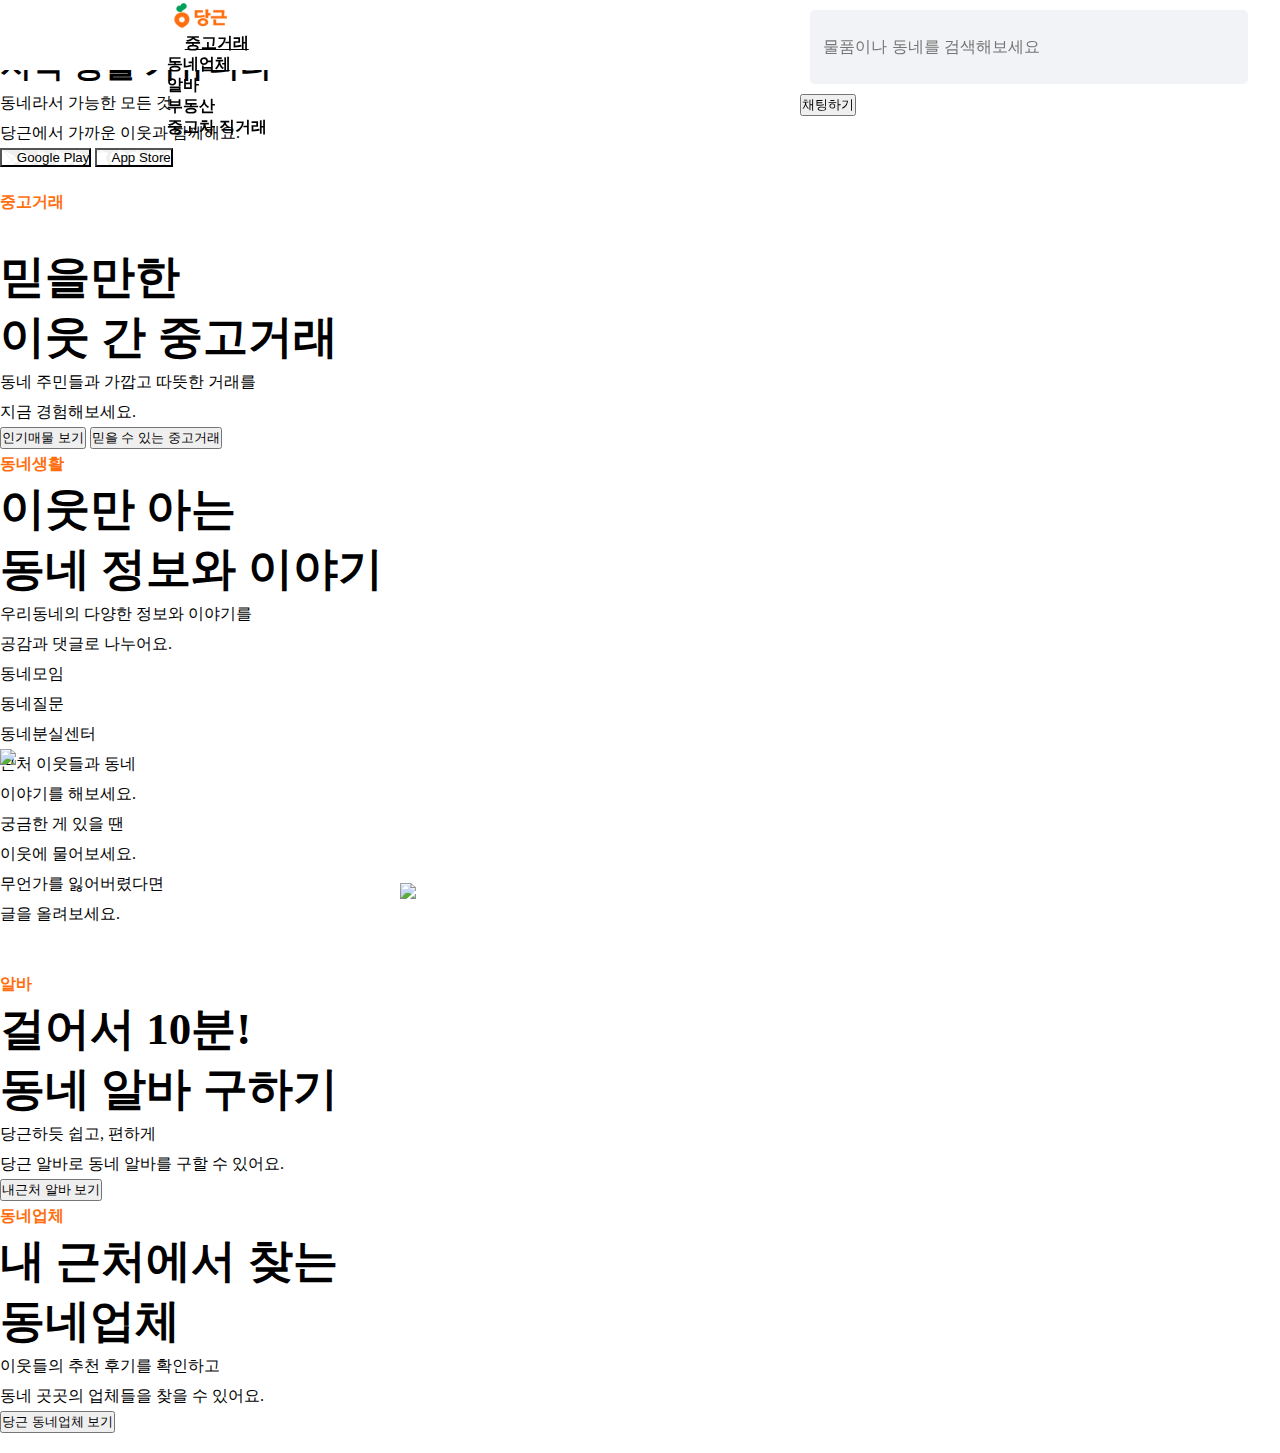
==== commit 7243c000: "refactor : br 태그 삭제" ====
--- a/mission/index.html
+++ b/mission/index.html
@@ -1,50 +1,121 @@
 <!DOCTYPE html>
 <html lang="en">
-  <head>
-    <meta charset="UTF-8" />
-    <meta name="viewport" content="width=device-width, initial-scale=1.0" />
-    <title>당근마켓 클론</title>
-    <link href="style.css" rel="stylesheet" type="text/css" />
-    <script src="script.js"></script>
-  </head>
-  <body>
-    <header>
-      <div class="bigBox1">
-        <nav id="wrapLogo">
-          <a href="index.html">
-            <img id="logo" src="../assets/logo.png" alt="당근 로고" />
-          </a>
-        </nav>
-        <div id="center">
-          <ul class="menu">
-            <a href="page.html"><li>중고거래</li></a><li>동네업체</li><li>알바</li><li>부동산</li><li>중고차 직거래</li>
-          </ul>
+
+<head>
+  <meta charset="UTF-8" />
+  <meta name="viewport" content="width=device-width, initial-scale=1.0" />
+  <title>당근마켓 클론</title>
+  <link rel="stylesheet" type="text/css" href="style.css">
+</head>
+
+<body>
+  <header>
+    <div class="container1">
+      <a class="item" href="./index.html"><img src="../assets/logo.png" width="75px" height="43px" id="logo"></a>
+      <a class="item" id="trade" href="./tradepage.html"><b>중고거래</b></a>
+      <div class="item"><b>동네업체</b></div>
+      <div class="item"><b>알바</b></div>
+      <div class="item"><b>부동산</b></div>
+      <div class="item"><b>중고차 직거래</b></div>
+    </div>
+    <div class="container2">
+      <input type="text" placeholder="물품이나 동네를 검색해보세요">
+      <input type="button" value="채팅하기">
+    </div>
+  </header>
+
+  <section id="sec1">
+    <div>
+      <h1>당신 근처의</h1>
+      <h1>지역 생활 커뮤니티</h1>
+      <p>동네라서 가능한 모든 것</p>
+      <p>당근에서 가까운 이웃과 함께해요.</p>
+      <input type="button" value="    Google Play" style="background-image: url(../assets/GooglePlay.png);">
+      <input type="button" value="    App Store"
+        style="background-image: url(../assets/AppStore.png); background-position:31px;">
+    </div>
+    <div>
+      <img src="../assets/mascort.png" height="700px" style="position:absolute; top: 0;">
+    </div>
+  </section>
+
+  <section id="sec2">
+    <div>
+      <img src="../assets/section1.png" height="700px" style="position:relative; top:-200px;">
+    </div>
+    <div>
+      <p style="color:#FF6F0F; font-weight:bold;">중고거래<br><br></p>
+      <h1 style="font-size:45px;">믿을만한</h1>
+      <h1 style="font-size:45px;">이웃 간 중고거래</h1>
+      <p>동네 주민들과 가깝고 따뜻한 거래를</p>
+      <p>지금 경험해보세요.</p>
+      <input type="button" value="인기매물 보기">
+      <input type="button" value="믿을 수 있는 중고거래">
+    </div>
+  </section>
+
+  <section id="sec3">
+    <div>
+      <p style="color:#FF6F0F; font-weight:bold;">동네생활</p>
+      <h1 style="font-size:45px;">이웃만 아는</h1>
+      <h1 style="font-size:45px;">동네 정보와 이야기</h1>
+      <p>우리동네의 다양한 정보와 이야기를</p>
+      <p>공감과 댓글로 나누어요.</p>
+      <div class="picpr">
+        <div class="pic" style="background-image:url(../assets/circle.png); background-size: cover;"></div>
+        <div class="pic" style="background-image:url(../assets/question.png); background-size: cover;"></div>
+        <div class="pic"
+          style="background-image:url(../assets/lost.png); background-size:40px; background-repeat: no-repeat; background-position:5px;">
         </div>
-        <aside id="wrapInputText">
-          <input type="text" placeholder="물품이나 동네를 검색해 보세요"></input>
-          <button>채팅하기</button>
-        </aside>
       </div>
-    </header>
+      <div class="picname">
+        <p>동네모임</p>
+        <p>동네질문</p>
+        <p>동네분실센터</p>
+      </div>
+      <div class="picinfo">
+        <p>근처 이웃들과 동네</p>
+        <p>이야기를 해보세요.</p>
+        <p>궁금한 게 있을 땐</p>
+        <p>이웃에 물어보세요.</p>
+        <p>무언가를 잃어버렸다면</p>
+        <p>글을 올려보세요.</p>
+      </div>
+    </div>
+    <div>
+      <img src="../assets/section2.png" height="700px" style="position:relative; top: -200px; right:200px;">
+    </div>
+  </section>
+  <section id="sec4">
+    <div>
+      <img src="../assets/section3.png" height="700px" style="position:relative; top:-200px;">
+    </div>
 
-    <main class="indexMain">
-      <div id="test">
-        <h1 class="font">당신 근처의<br/>지역 생활 커뮤니티</h1>
-        <p id="indexP">동네라서 가능한 모든 것<br/>당근에서 가까운 이웃과 함께해요.</p>
-      </div>
-      <img id="daangnee" src="../assets/daangnee.png" alt="당근이 캐릭터">
-      <nav id="buttonSort">
-        <button class="mainButton">
-          <img class="buttonLogoImgGP" src="../assets/google_play.svg">
-          <span class="GPtext"><b>Google Play</b></span>
-        </button>
-        <button class="mainButton">
-          <img class="buttonLogoImgAS" src="../assets/apple_store.svg">
-          <span class="AStext"><b>App Store</b></span>
-        </button>
-      </nav>
-    </main>
-    <section id="section1">
-    </section>
-  </body>
+    <div>
+      <p style="color:#FF6F0F; font-weight:bold;">알바</p>
+      <h1 style="font-size:45px;">걸어서 10분!</h1>
+      <h1 style="font-size:45px;">동네 알바 구하기</h1>
+      <p>당근하듯 쉽고, 편하게</p>
+      <p>당근 알바로 동네 알바를 구할 수 있어요.</p>
+      <input type="button" value="내근처 알바 보기">
+    </div>
+
+  </section>
+
+  <section id="sec5">
+    <div>
+      <p style="color:#FF6F0F; font-weight:bold;">동네업체</p>
+      <h1 style="font-size:45px;">내 근처에서 찾는</h1>
+      <h1 style="font-size:45px;">동네업체</h1>
+      <p>이웃들의 추천 후기를 확인하고</p>
+      <p>동네 곳곳의 업체들을 찾을 수 있어요.</p>
+      <input type="button" value="당근 동네업체 보기">
+    </div>
+    <div>
+      <img src="../assets/section4.png" height="700px" style="position:relative; top: -550px; left:400px;">
+    </div>
+  </section>
+
+</body>
+
 </html>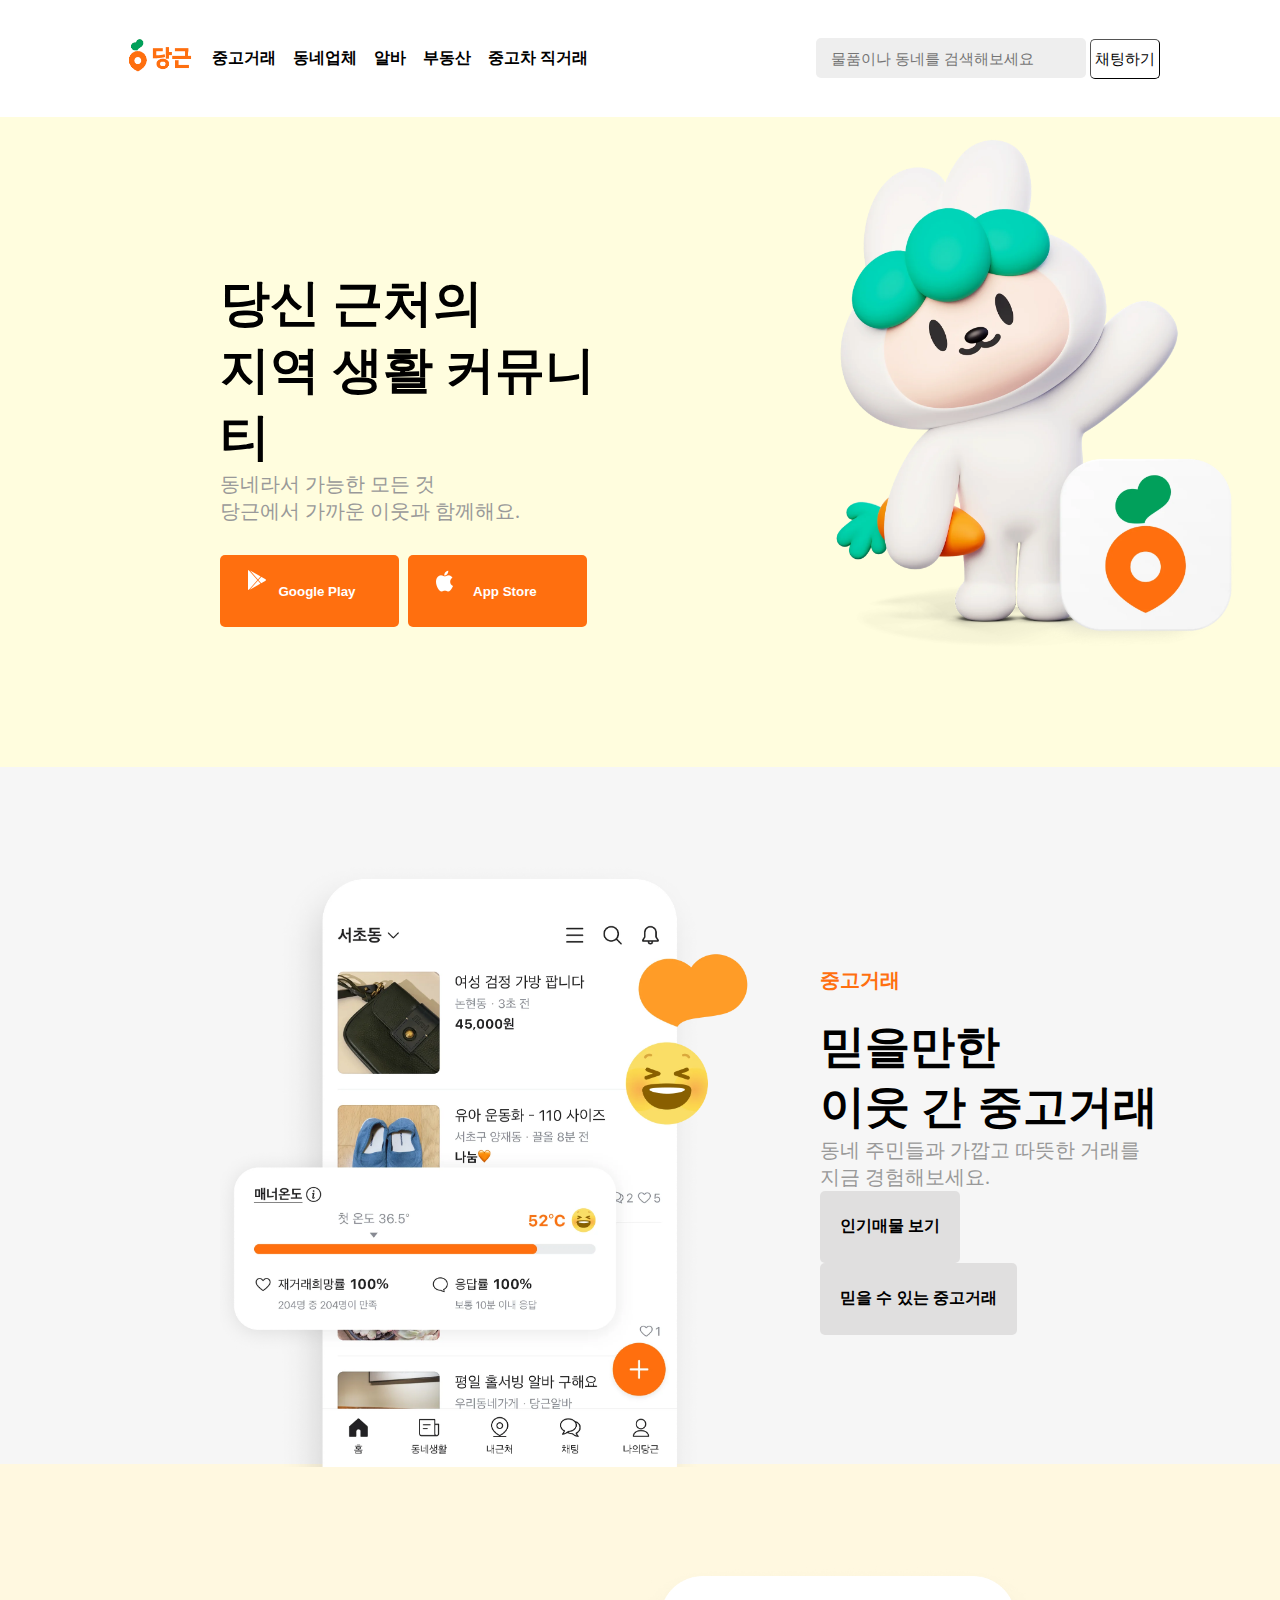
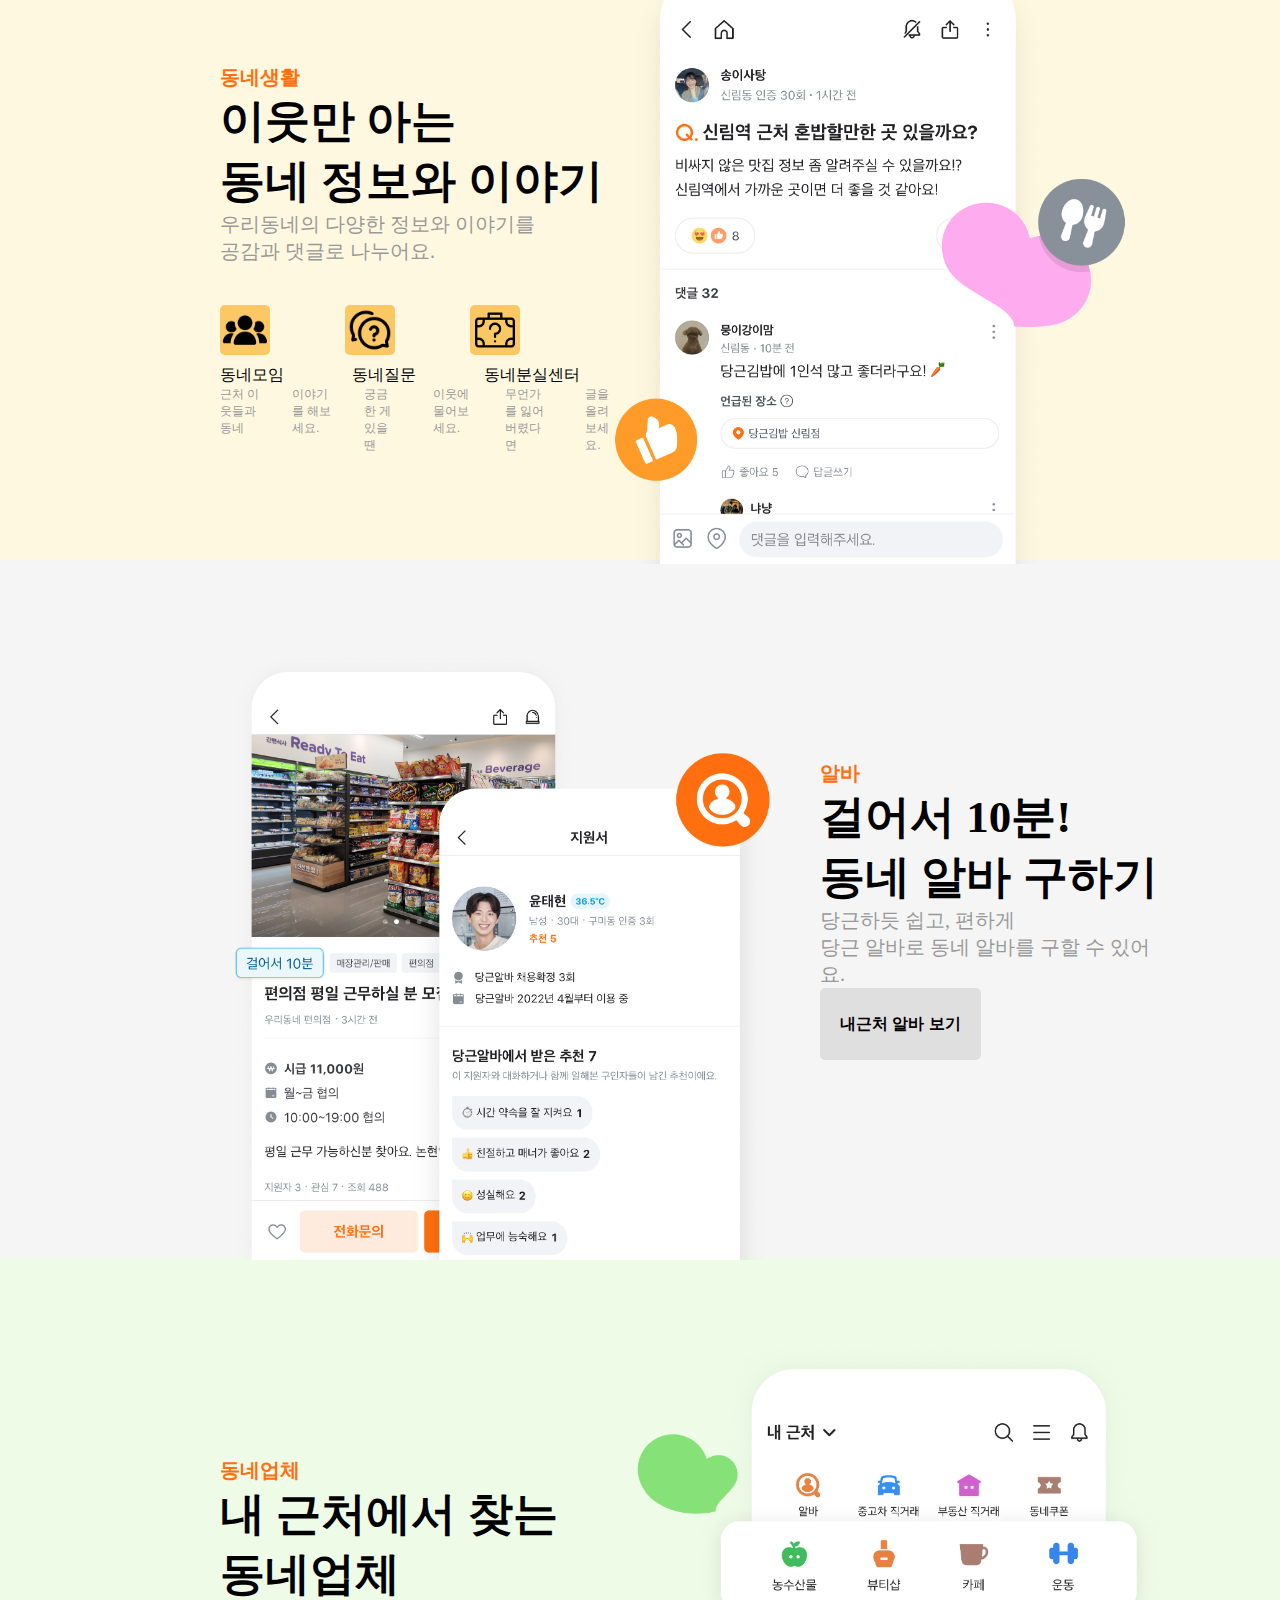
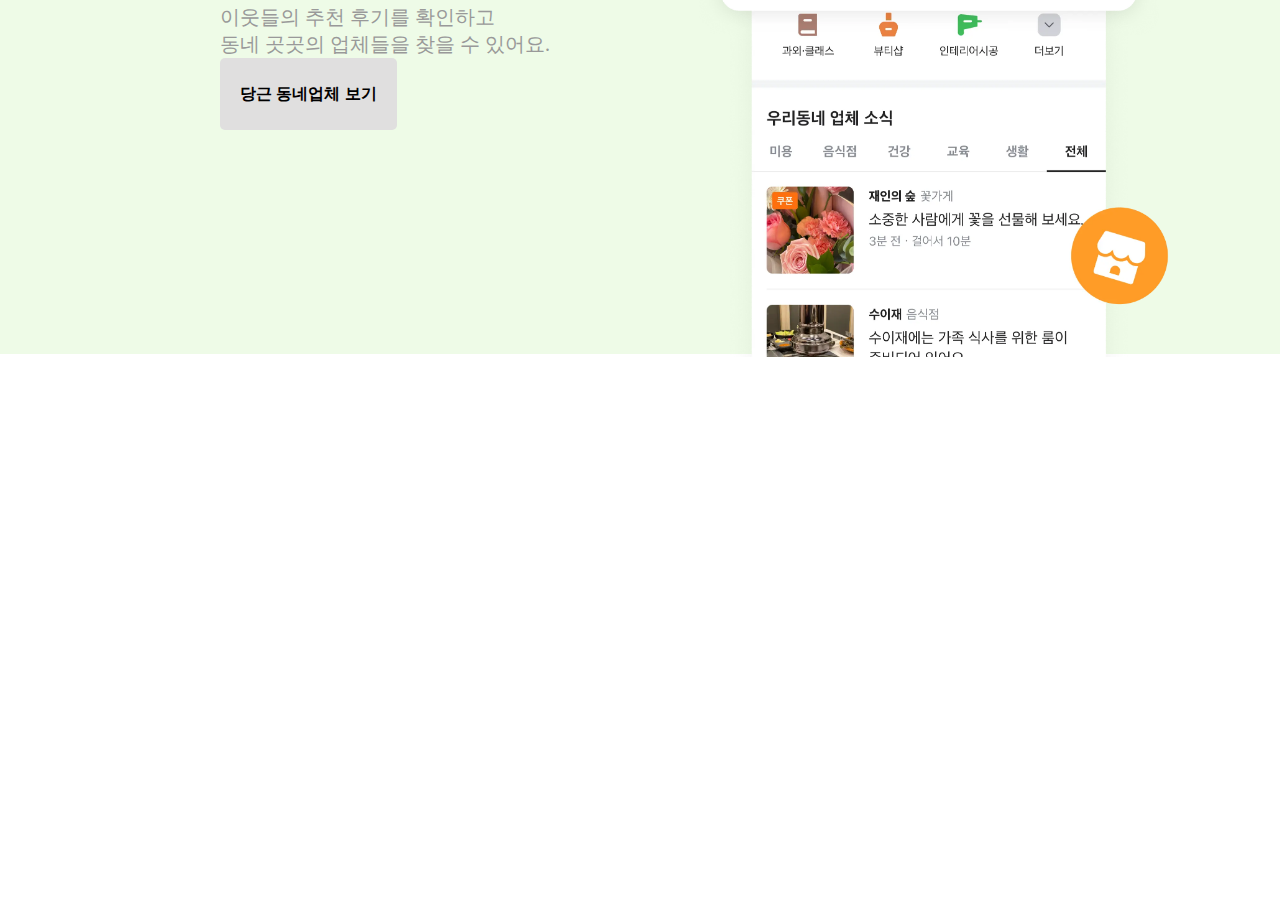
==== commit 499c21a3: "Merge 3a76bb53b39788e8ba6f150e962ddc6cbc188788 into 25ce8a400afe7e98cb2d0a8a6c3f4596debcb49a" ====
--- a/mission/index.html
+++ b/mission/index.html
@@ -11,7 +11,7 @@
 <body>
   <header>
     <div class="container1">
-      <a class="item" href="./index.html"><img src="../assets/logo.png" width="75px" height="43px" id="logo"></a>
+      <a class="item" href="./index.html"><img src="../assets/logo.png" width="75px" height="43px" id="logo" /></a>
       <a class="item" id="trade" href="./tradepage.html"><b>중고거래</b></a>
       <div class="item"><b>동네업체</b></div>
       <div class="item"><b>알바</b></div>
@@ -19,8 +19,8 @@
       <div class="item"><b>중고차 직거래</b></div>
     </div>
     <div class="container2">
-      <input type="text" placeholder="물품이나 동네를 검색해보세요">
-      <input type="button" value="채팅하기">
+      <input type="text" placeholder="물품이나 동네를 검색해보세요" />
+      <input type="button" value="채팅하기" />
     </div>
   </header>
 
@@ -30,42 +30,40 @@
       <h1>지역 생활 커뮤니티</h1>
       <p>동네라서 가능한 모든 것</p>
       <p>당근에서 가까운 이웃과 함께해요.</p>
-      <input type="button" value="    Google Play" style="background-image: url(../assets/GooglePlay.png);">
-      <input type="button" value="    App Store"
-        style="background-image: url(../assets/AppStore.png); background-position:31px;">
+      <input type="button" value="    Google Play" class="google" />
+      <input type="button" value="    App Store" class="apple" />
     </div>
     <div>
-      <img src="../assets/mascort.png" height="700px" style="position:absolute; top: 0;">
+      <img src="../assets/mascort.png" height="700rem" class="mascort"/>
     </div>
   </section>
 
   <section id="sec2">
     <div>
-      <img src="../assets/section1.png" height="700px" style="position:relative; top:-200px;">
+      <img src="../assets/section1.png" height="700rem" class="section1"/>
     </div>
-    <div>
-      <p style="color:#FF6F0F; font-weight:bold;">중고거래<br><br></p>
-      <h1 style="font-size:45px;">믿을만한</h1>
-      <h1 style="font-size:45px;">이웃 간 중고거래</h1>
+    <div class="sectioncontainer">
+      <p class="orangeP">중고거래<br><br></p>
+      <h1>믿을만한</h1>
+      <h1>이웃 간 중고거래</h1>
       <p>동네 주민들과 가깝고 따뜻한 거래를</p>
       <p>지금 경험해보세요.</p>
-      <input type="button" value="인기매물 보기">
-      <input type="button" value="믿을 수 있는 중고거래">
+      <input type="button" value="인기매물 보기" />
+      <input type="button" value="믿을 수 있는 중고거래" />
     </div>
   </section>
 
   <section id="sec3">
-    <div>
-      <p style="color:#FF6F0F; font-weight:bold;">동네생활</p>
-      <h1 style="font-size:45px;">이웃만 아는</h1>
-      <h1 style="font-size:45px;">동네 정보와 이야기</h1>
+    <div class="sectioncontainer">
+      <p class="orangeP">동네생활</p>
+      <h1>이웃만 아는</h1>
+      <h1>동네 정보와 이야기</h1>
       <p>우리동네의 다양한 정보와 이야기를</p>
       <p>공감과 댓글로 나누어요.</p>
       <div class="picpr">
-        <div class="pic" style="background-image:url(../assets/circle.png); background-size: cover;"></div>
-        <div class="pic" style="background-image:url(../assets/question.png); background-size: cover;"></div>
-        <div class="pic"
-          style="background-image:url(../assets/lost.png); background-size:40px; background-repeat: no-repeat; background-position:5px;">
+        <div class="pic pic1"></div>
+        <div class="pic pic2"></div>
+        <div class="pic pic3">
         </div>
       </div>
       <div class="picname">
@@ -83,36 +81,36 @@
       </div>
     </div>
     <div>
-      <img src="../assets/section2.png" height="700px" style="position:relative; top: -200px; right:200px;">
+      <img src="../assets/section2.png" height="700rem" class="section2"/>
     </div>
   </section>
   <section id="sec4">
     <div>
-      <img src="../assets/section3.png" height="700px" style="position:relative; top:-200px;">
+      <img src="../assets/section3.png" height="700rem" class="section3" />
     </div>
 
-    <div>
-      <p style="color:#FF6F0F; font-weight:bold;">알바</p>
-      <h1 style="font-size:45px;">걸어서 10분!</h1>
-      <h1 style="font-size:45px;">동네 알바 구하기</h1>
+    <div class="sectioncontainer">
+      <p class="orangeP">알바</p>
+      <h1>걸어서 10분!</h1>
+      <h1>동네 알바 구하기</h1>
       <p>당근하듯 쉽고, 편하게</p>
       <p>당근 알바로 동네 알바를 구할 수 있어요.</p>
-      <input type="button" value="내근처 알바 보기">
+      <input type="button" value="내근처 알바 보기" />
     </div>
 
   </section>
 
   <section id="sec5">
-    <div>
-      <p style="color:#FF6F0F; font-weight:bold;">동네업체</p>
-      <h1 style="font-size:45px;">내 근처에서 찾는</h1>
-      <h1 style="font-size:45px;">동네업체</h1>
+    <div class="sectioncontainer">
+      <p class="orangeP">동네업체</p>
+      <h1>내 근처에서 찾는</h1>
+      <h1>동네업체</h1>
       <p>이웃들의 추천 후기를 확인하고</p>
       <p>동네 곳곳의 업체들을 찾을 수 있어요.</p>
-      <input type="button" value="당근 동네업체 보기">
+      <input type="button" value="당근 동네업체 보기" />
     </div>
     <div>
-      <img src="../assets/section4.png" height="700px" style="position:relative; top: -550px; left:400px;">
+      <img src="../assets/section4.png" height="700rem" class="section4"/>
     </div>
   </section>
 
--- a/mission/style.css
+++ b/mission/style.css
@@ -4,270 +4,360 @@
   box-sizing: border-box;
 }
 
+html,
+body {
+  min-height: 100vh;
+  min-width: 100vh;
+}
+
 header {
   display: flex;
-  justify-content: space-around;
+  z-index: 5;
+  justify-content: space-between;
+  background-color: #ffffff;
   position: fixed;
-  z-index: 5;
-  top: 0px; /* 도달했을때 고정시킬 위치 */
-  height: 70px;
+  padding-left: 120px;
+  padding-right: 120px;
+  top: 0px;
   width: 100%;
+  height: 13vh;
+}
+
+body {
+  padding-top: 70px;
+}
+
+section {
+  width: 100%;
+  padding-left: 120px;
+  padding-right: 120px;
+  padding-top: 200px;
+  height: 43.55rem;
+}
+
+#sec1 {
+  display: flex;
+  justify-content: space-between;
+  background-color: #fffdde;
+}
+
+#sec1>div>input[type=button] {
+  background-repeat: no-repeat;
+  background-position-x: 28px;
+  background-position-y: 15px;
+  width: 14vw;
+  height: 8vh;
+  margin-right: 5px;
+  margin-top: 30px;
+  font-weight: bold;
+  background-color: #FF6F0F;
+  color: #ffffff;
+  border: none;
+  border-radius: 5px;
+}
+
+#sec2 {
+  display: flex;
+  justify-content: space-between;
+  background-color: #f6f6f6;
+}
+
+#sec2>div>input[type=button] {
+  width: auto;
+  height: 8vh;
+  margin-right: 5px;
+  font-size: 16px;
+  padding: 0 20px;
+  font-weight: bold;
+  text-align: center;
+  background-color: #e0dfdf;
+  color: #000000;
+  border: none;
+  border-radius: 5px;
+}
+
+#sec2>div>.txt {
+  position: relative;
+  top: -500px;
+  left: 600px;
+}
+
+#sec3 {
+  display: flex;
+  justify-content: space-between;
+  background-color: #fff8e0;
+}
+
+#sec4 {
+  display: flex;
+  justify-content: space-between;
+  background-color: #f5f5f5;
+}
+
+#sec4>div>input[type=button] {
+  width: auto;
+  height: 8vh;
+  margin-right: 5px;
+  font-size: 16px;
+  padding-right: 20px;
+  padding-left: 20px;
+  font-weight: bold;
+  text-align: center;
+  background-color: #e0dfdf;
+  color: #000000;
+  border: none;
+  border-radius: 5px;
+}
+
+#sec5 {
+  background-color: #eefbe7;
+}
+
+#sec5>div>input[type=button] {
+  width: auto;
+  height: 8vh;
+  margin-right: 5px;
+  font-size: 16px;
+  padding-right: 20px;
+  padding-left: 20px;
+  font-weight: bold;
+  text-align: center;
+  background-color: #e0dfdf;
+  color: #000000;
+  border: none;
+  border-radius: 5px;
+}
+
+section>div {
+  width: 500px;
+  height: 350px;
+  margin-left: 100px;
+}
+
+section>div>h1 {
+  font-size: 50px;
+}
+
+section>div>p {
+  font-size: 20px;
+  color: #999999;
+}
+
+.container1 {
+  width: 45%;
+  display: flex;
+  justify-content: space-between;
+}
+
+.container2 {
+  margin: auto 0;
+}
+
+.item {
+  text-decoration: none;
+  text-align: center;
+  margin: auto 0;
+  color: #000000;
+}
+
+#trade:hover {
+  color: #808080;
+}
+
+input[type=text] {
+  width: 270px;
+  height: 40px;
+  font-size: 15px;
+  padding-left: 15px;
+  background-color: #eeeeee;
+  border-radius: 5px;
+  border: none;
+}
+
+.container2>input[type=button] {
+  height: 40px;
+  width: 70px;
+  font-size: 15px;
   background-color: #ffffff;
-}
-#wrapLogo {
-  width: 103px;
-  height: 38px;
-}
-#logo {
-  width: 63px;
-  height: 33px;
-}
-a {
-  text-align: center;
-  color:black;
-}
-a:visited {
-  color: black;
-}
-a:hover{
-  color: #868b94;
-}
-a:active {
-  color: #fe6f0f;
-}
-
-#textColor{
-  color: #fe6f0f;
-}
-
-.bigBox1 {
-  width: 1400px;
-  height: 64px;
-  display: flex;
-  justify-content: center;
-  align-items: center;
-}
-
-#center {
-  display: flex;
-  justify-content: flex-start;
-  align-items: end;
-  width: 900px;
-  height: 25px;
-  margin: 0 auto;
-}
-
-#wrapInputText {
-  display: flex;
-  justify-content: flex-end;
-  align-items: center;
-  width: 389.37px;
-  height: 38px;
-}
-
-.menu {
-  display: flex;
-  float:left;
-  gap: 29px;
-}
-.menu li {
-  font-weight: 30%;
-  font-size: 113%;
-  display:inline-block;
-  text-align:center;
-}
-
-input[type=text] {
-  width: 140%;
-  height: 105%;
-  margin: 10px;
-  padding: 13px;
+  border-radius: 5px;
+  border-width: 1px;
+}
+
+.picpr {
+  margin-top: 40px;
+  display: flex;
+  width: 300px;
+  height: 60px;
+  justify-content: space-between;
+}
+
+.pic {
+  width: 50px;
+  height: 50px;
+  background-color: #fcc765;
+
+  border-radius: 5px;
+}
+
+.pic1 {
+  background-image: url(../assets/circle.png);
+  background-size: cover;
+}
+
+.pic2 {
+  background-image: url(../assets/question.png);
+  background-size: cover;
+}
+
+.pic3 {
+  background-image: url(../assets/lost.png);
+  background-size: 40px;
+  background-repeat: no-repeat;
+  background-position: 5px;
+}
+
+.picname {
+  width: 400px;
+  display: flex;
+  gap: 68px;
+}
+
+.picinfo {
+  width: 400px;
+  display: flex;
+  gap: 33px;
+}
+
+.picinfo>p {
+  color: #999999;
+  font-size: 12px;
+}
+
+
+
+.containerTop {
+  display: flex;
+  justify-content: space-between;
+  width: 100%;
+  height: 300px;
+  padding-top: 60px;
+  padding-left: 340px;
+  padding-right: 340px;
+  background-color: #fce9b2;
+}
+
+.containerMain {
+  width: 55%;
+  height: 1700px;
+  margin-top: 36px;
+  margin-right: 340px;
+  margin-left: 340px;
+}
+
+#imgcontainer {
+  margin-top: 40px;
+  display: grid;
+  grid-template-columns: 1fr 1fr 1fr;
+}
+
+#items {
+  width: 223px;
+  height: 340px;
+  margin: auto;
+  border: none;
+}
+
+#items>img {
+  width: 223px;
+  height: 223px;
+  border-radius: 12px;
+  border: 1px solid #f1f1f1;
+}
+
+#items>h2 {
   font-size: 16px;
-  background: #f2f3f6;
-  border-radius: 5px;
-  outline: none;
-  border: 0;
-  color: #868b94;
-}
-input[type=text]:focus {
-  color: black;
-}
-
-button {
-  width: 180px;
-  height: 105%;
-  border: 0.6px solid #a3a1a1;
-  border-radius: 5px;
-  background-color: #ffffff;
-  color: black;
-  font-size: 16px;
-}
-
-
-#section1{
-  height: 750px;
-}
-
-.indexMain {
-  width: 100%;
-  height: 900px;
-  background-color: #fffae0;
-  padding-bottom: 200px;
-  padding-left: 100px;
-}
-.font {
-  font-size: 48px;
-  line-height: 70px;
-  width: 1024px;
-  height: 137px;
-  padding-left: 20px;
-  padding-top: 40px;
-}
-#indexP{
-  padding-left: 20px;
-  padding-top: 65px;
-  font-size: 20px;
-  line-height: 32px;
-  color: #7c7c7c;
-  height: 60px;
-}
-#daangnee {
-  margin-left: 800px;
-  margin-top: -630px;
-  width: 680px;
-  height: 825px;
-}
-#test {
-  display: flex;
-  padding: 14%;
-  flex-direction: column;
-}
-
-.mainButton {
-  width: 180px;
-  height: 56px;
-  border-radius: 10px;
-  border-style: none;
-  background-color: #fe6f0f;
-  color: #ffffff;
-  font-size: 16px;
-}
-
-.buttonLogoImgGP {
-  position: relative;
-  left: -5px;
-  top: 3px;
-}
-
-.buttonLogoImgAS {
-  position: relative;
-  left: -7px;
-  top: 0.4px;
-}
-
-.AStext {
-  position: relative;
-  bottom: 4px;
-}
-.GPtext {
-  position: relative;
-  bottom: 3px;
-}
-
-.mainButton > span{
-  margin-bottom: 10px;
-}
-
-span {
-  text-align: center;
-}
-
-#buttonSort{
-  width: 22%;
-  height: 56px;
-  display: flex;
-  justify-content: space-between;
-  margin-left: 250px;
-  margin-top: -340px;
-}
-
-#section1 {
-  background-color: #f9f9f9;
-}
-
-footer {
-  height: 647.52px;
-  background-color: #ffffff;
-}
-
-#banner {
-  width: 100%;
-  height: 380px;
-  padding-right: 37%;
-  padding-left: 30%;
-  background-color: #FFF1AA;
-}
-
-#headerBanner {
-  width: 416px;
-  height: 318px;
-  position: relative;
-  bottom: 116px;
-  left: 355px;
-}
-
-#pageText {
-  font-size: 33px;
-  width: 768px;
-  height: 130px;
+  color: #212529;
+  margin-bottom: 4px;
+  letter-spacing: -0.02px;
+  line-height: 1.5;
+  font-weight: normal;
+}
+
+#items>p {
+  font-size: 13px;
+  color: #212529;
+  white-space: nowrap;
+  margin-bottom: 4px;
+  line-height: 1.5;
+}
+
+#items>div {
+  font-size: 15px;
+  font-weight: 700;
+  line-height: 1.5;
+  margin-bottom: 4px;
+}
+
+.orangeP {
+  color: #FF6F0F;
+  font-weight: bold;
+}
+
+.google {
+  background-image: url(../assets/GooglePlay.png);
+}
+
+.apple {
+  background-image: url(../assets/AppStore.png);
+  background-position: 31px;
+}
+
+.mascort {
+  position: absolute;
+  top: 0;
+}
+
+.section1 {
+  position: relative;
+  top: -200px;
+}
+
+.section2 {
+  position: relative;
+  top: -200px;
+  right: 200px;
+}
+
+.section3 {
+  position: relative;
+  top: -200px;
+}
+
+.section4 {
+  position: relative;
+  top: -550px;
+  left: 400px;
+}
+
+.sectioncontainer>h1 {
+  font-size: 45px;
+}
+
+.containerToph1 {
+  line-height: 34px;
   line-height: 50px;
-  position: relative;
-  bottom: -120px;
-}
-
-#pagePtext {
-  width: 768px;
-  height: 47.52px;
-  color: #212529;
-  position: relative;
-  bottom: -105px;
-  left: 3px;
-}
-
-#product > h1 {
+}
+
+.containerTopp {
+  font-size: 105%;
+}
+
+.containerTopimg {
+  position: relative;
+  top: -60px;
+}
+
+.containerMainh1 {
+  text-align: center;
   font-size: 32px;
-  text-align: center;
-  padding-top: 70px;
-}
-
-.list{
-  height: 1542px;
-  width: 757px;
-}
-.item {
-  display: grid;
-  grid-template-columns: repeat(3,1fr);
-}
-article{
-  margin-bottom: 50px;
-  margin-right: 50px;
-}
-.productImg {
-  width: 223px;
-  height: 230px;
-  border-radius: 20px;
-  border: 1px solid;
-  border-color: #a3a1a1;
-  margin-bottom: 20px;
-}
-
-#wrapFooter {
-  display: flex;
-  justify-content:center;
-  margin-top: 50px;
-}
-
-p {
-  line-height: 30px;
-  font-size: 16px;
 }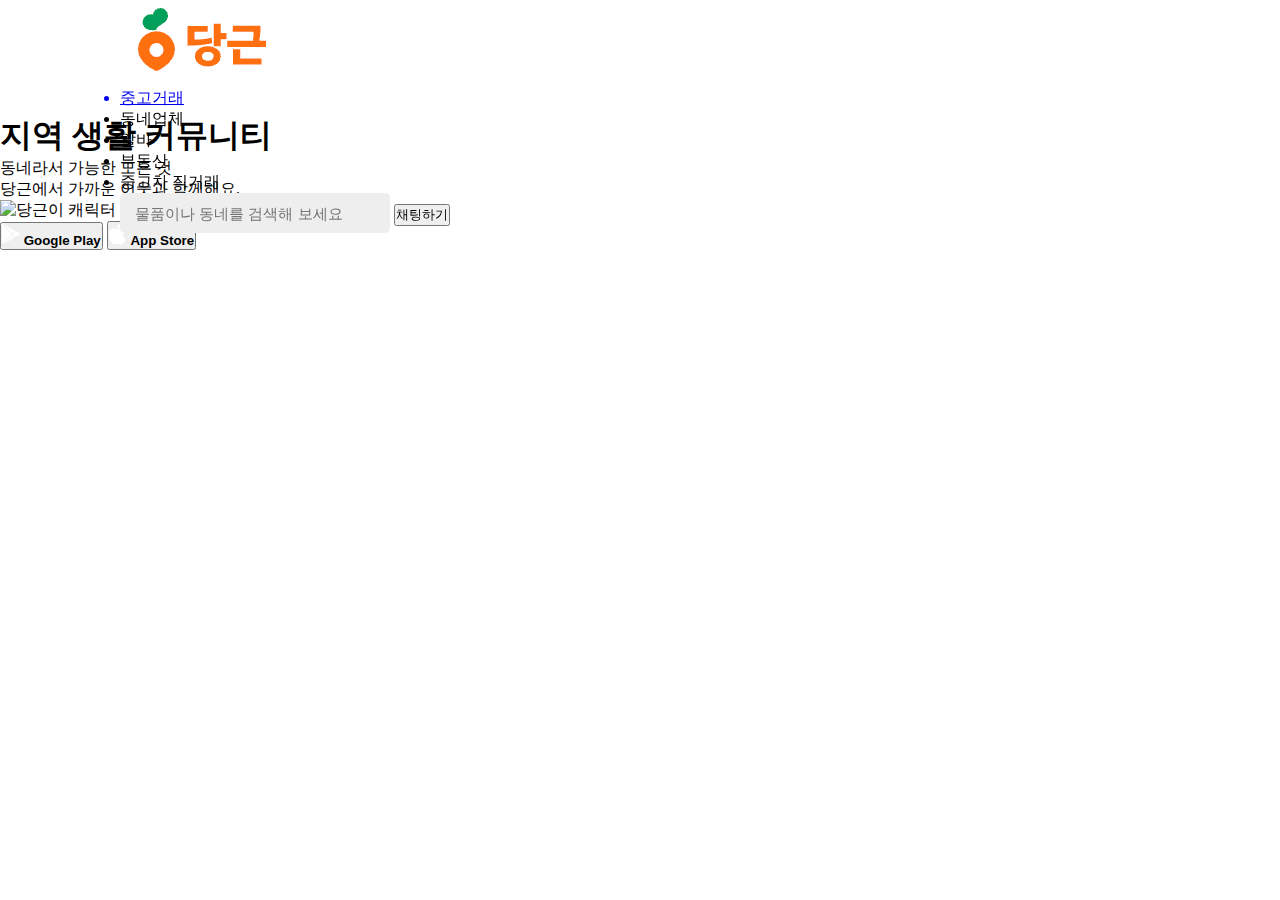
==== commit ce0894bf: "refactor : 무의미한 section태그 제거" ====
--- a/mission/index.html
+++ b/mission/index.html
@@ -1,119 +1,48 @@
 <!DOCTYPE html>
 <html lang="en">
+  <head>
+    <meta charset="UTF-8" />
+    <meta name="viewport" content="width=device-width, initial-scale=1.0" />
+    <title>당근마켓 클론</title>
+    <link href="style.css" rel="stylesheet" type="text/css" />
+    <script src="script.js"></script>
+  </head>
+  <body>
+    <header>
+      <div class="bigBox1">
+        <nav id="wrapLogo">
+          <a href="index.html">
+            <img id="logo" src="../assets/logo.png" alt="당근 로고" />
+          </a>
+        </nav>
+        <div id="center">
+          <ul class="menu">
+            <a href="page.html"><li>중고거래</li></a><li>동네업체</li><li>알바</li><li>부동산</li><li>중고차 직거래</li>
+          </ul>
+        </div>
+        <aside id="wrapInputText">
+          <input type="text" placeholder="물품이나 동네를 검색해 보세요" />
+          <button>채팅하기</button>
+        </aside>
+      </div>
+    </header>
 
-<head>
-  <meta charset="UTF-8" />
-  <meta name="viewport" content="width=device-width, initial-scale=1.0" />
-  <title>당근마켓 클론</title>
-  <link rel="stylesheet" type="text/css" href="style.css">
-</head>
-
-<body>
-  <header>
-    <div class="container1">
-      <a class="item" href="./index.html"><img src="../assets/logo.png" width="75px" height="43px" id="logo" /></a>
-      <a class="item" id="trade" href="./tradepage.html"><b>중고거래</b></a>
-      <div class="item"><b>동네업체</b></div>
-      <div class="item"><b>알바</b></div>
-      <div class="item"><b>부동산</b></div>
-      <div class="item"><b>중고차 직거래</b></div>
-    </div>
-    <div class="container2">
-      <input type="text" placeholder="물품이나 동네를 검색해보세요" />
-      <input type="button" value="채팅하기" />
-    </div>
-  </header>
-
-  <section id="sec1">
-    <div>
-      <h1>당신 근처의</h1>
-      <h1>지역 생활 커뮤니티</h1>
-      <p>동네라서 가능한 모든 것</p>
-      <p>당근에서 가까운 이웃과 함께해요.</p>
-      <input type="button" value="    Google Play" class="google" />
-      <input type="button" value="    App Store" class="apple" />
-    </div>
-    <div>
-      <img src="../assets/mascort.png" height="700rem" class="mascort"/>
-    </div>
-  </section>
-
-  <section id="sec2">
-    <div>
-      <img src="../assets/section1.png" height="700rem" class="section1"/>
-    </div>
-    <div class="sectioncontainer">
-      <p class="orangeP">중고거래<br><br></p>
-      <h1>믿을만한</h1>
-      <h1>이웃 간 중고거래</h1>
-      <p>동네 주민들과 가깝고 따뜻한 거래를</p>
-      <p>지금 경험해보세요.</p>
-      <input type="button" value="인기매물 보기" />
-      <input type="button" value="믿을 수 있는 중고거래" />
-    </div>
-  </section>
-
-  <section id="sec3">
-    <div class="sectioncontainer">
-      <p class="orangeP">동네생활</p>
-      <h1>이웃만 아는</h1>
-      <h1>동네 정보와 이야기</h1>
-      <p>우리동네의 다양한 정보와 이야기를</p>
-      <p>공감과 댓글로 나누어요.</p>
-      <div class="picpr">
-        <div class="pic pic1"></div>
-        <div class="pic pic2"></div>
-        <div class="pic pic3">
-        </div>
+    <main class="indexMain">
+      <div id="test">
+        <h1 class="font">당신 근처의<br/>지역 생활 커뮤니티</h1>
+        <p id="indexP">동네라서 가능한 모든 것<br/>당근에서 가까운 이웃과 함께해요.</p>
       </div>
-      <div class="picname">
-        <p>동네모임</p>
-        <p>동네질문</p>
-        <p>동네분실센터</p>
-      </div>
-      <div class="picinfo">
-        <p>근처 이웃들과 동네</p>
-        <p>이야기를 해보세요.</p>
-        <p>궁금한 게 있을 땐</p>
-        <p>이웃에 물어보세요.</p>
-        <p>무언가를 잃어버렸다면</p>
-        <p>글을 올려보세요.</p>
-      </div>
-    </div>
-    <div>
-      <img src="../assets/section2.png" height="700rem" class="section2"/>
-    </div>
-  </section>
-  <section id="sec4">
-    <div>
-      <img src="../assets/section3.png" height="700rem" class="section3" />
-    </div>
-
-    <div class="sectioncontainer">
-      <p class="orangeP">알바</p>
-      <h1>걸어서 10분!</h1>
-      <h1>동네 알바 구하기</h1>
-      <p>당근하듯 쉽고, 편하게</p>
-      <p>당근 알바로 동네 알바를 구할 수 있어요.</p>
-      <input type="button" value="내근처 알바 보기" />
-    </div>
-
-  </section>
-
-  <section id="sec5">
-    <div class="sectioncontainer">
-      <p class="orangeP">동네업체</p>
-      <h1>내 근처에서 찾는</h1>
-      <h1>동네업체</h1>
-      <p>이웃들의 추천 후기를 확인하고</p>
-      <p>동네 곳곳의 업체들을 찾을 수 있어요.</p>
-      <input type="button" value="당근 동네업체 보기" />
-    </div>
-    <div>
-      <img src="../assets/section4.png" height="700rem" class="section4"/>
-    </div>
-  </section>
-
-</body>
-
+      <img id="daangnee" src="../assets/daangnee.png" alt="당근이 캐릭터" />
+      <nav id="buttonSort">
+        <button class="mainButton">
+          <img class="buttonLogoImgGP" src="../assets/google_play.svg" />
+          <span class="GPtext"><b>Google Play</b></span>
+        </button>
+        <button class="mainButton">
+          <img class="buttonLogoImgAS" src="../assets/apple_store.svg" />
+          <span class="AStext"><b>App Store</b></span>
+        </button>
+      </nav>
+    </main>
+  </body>
 </html>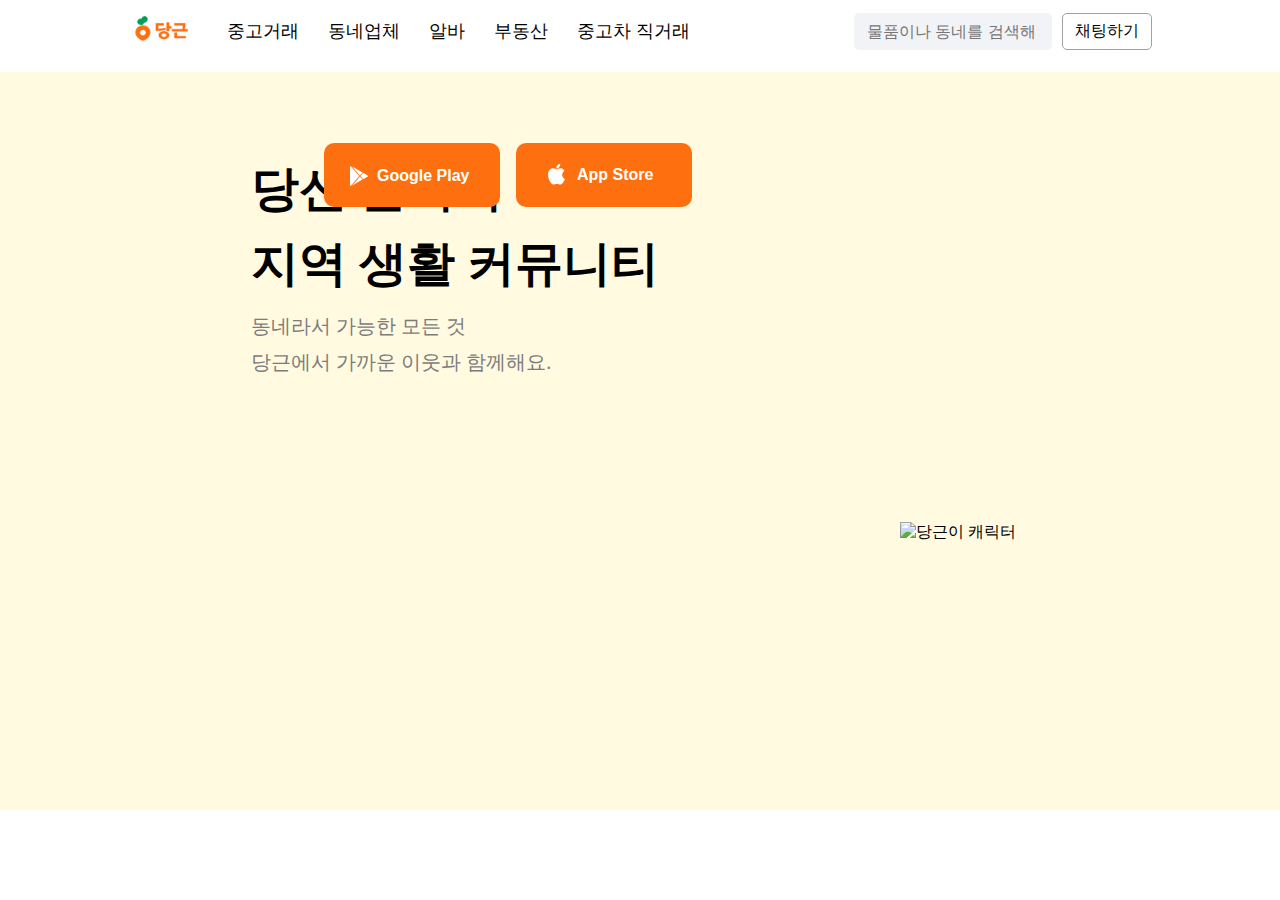
==== commit e8a2787d: "refactor : br태그 사용 지양" ====
--- a/mission/index.html
+++ b/mission/index.html
@@ -29,8 +29,10 @@
 
     <main class="indexMain">
       <div id="test">
-        <h1 class="font">당신 근처의<br/>지역 생활 커뮤니티</h1>
-        <p id="indexP">동네라서 가능한 모든 것<br/>당근에서 가까운 이웃과 함께해요.</p>
+        <div class="wrapTextIndex" >
+          <h1 class="font">당신 근처의<p class="font">지역 생활 커뮤니티</p></h1>
+        </div>
+        <p class="indexP">동네라서 가능한 모든 것<p/><p class="indexP">당근에서 가까운 이웃과 함께해요.</p>
       </div>
       <img id="daangnee" src="../assets/daangnee.png" alt="당근이 캐릭터" />
       <nav id="buttonSort">
--- a/mission/style.css
+++ b/mission/style.css
@@ -4,360 +4,268 @@
   box-sizing: border-box;
 }
 
-html,
-body {
-  min-height: 100vh;
-  min-width: 100vh;
-}
-
 header {
   display: flex;
+  justify-content: space-around;
+  position: fixed;
   z-index: 5;
+  top: 0px; /* 도달했을때 고정시킬 위치 */
+  height: 4.5em;
+  width: 100vw;
+  background-color: #ffffff;
+}
+#wrapLogo {
+  width: 103px;
+  height: 38px;
+}
+#logo {
+  width: 63px;
+  height: 33px;
+}
+a {
+  text-align: center;
+  color:black;
+}
+a:visited {
+  color: black;
+}
+a:hover{
+  color: #868b94;
+}
+a:active {
+  color: #fe6f0f;
+}
+
+#textColor{
+  color: #fe6f0f;
+}
+
+.bigBox1 {
+  width: 80vw;
+  height: 7vh;
+  display: flex;
+  justify-content: center;
+  align-items: center;
+}
+
+#center {
+  display: flex;
+  justify-content: flex-start;
+  align-items: end;
+  width: 50vw;
+  height: 2.5vh;
+  margin: 0 auto;
+}
+
+#wrapInputText {
+  display: flex;
+  justify-content: flex-end;
+  align-items: center;
+  width: 25vw;
+  height: 4vh;
+}
+
+.menu {
+  display: flex;
+  float:left;
+  gap: 29px;
+}
+.menu li {
+  font-weight: 30%;
+  font-size: 113%;
+  display:inline-block;
+  text-align:center;
+}
+
+input[type=text] {
+  width: 140%;
+  height: 105%;
+  margin: 10px;
+  padding: 13px;
+  font-size: 16px;
+  background: #f2f3f6;
+  border-radius: 5px;
+  outline: none;
+  border: 0;
+  color: #868b94;
+}
+input[type=text]:focus {
+  color: black;
+}
+
+button {
+  width: 13em;
+  height: 105%;
+  border: 0.6px solid #a3a1a1;
+  border-radius: 5px;
+  background-color: #ffffff;
+  color: black;
+  font-size: 16px;
+}
+
+
+#section1{
+  height: 750px;
+}
+
+.indexMain {
+  width: 100vw;
+  height: 90vh;
+  background-color: #fffae0;
+  padding: 0 100px;
+}
+.wrapTextIndex{
+  margin-bottom: 2em
+}
+.font {
+  font-size: 48px;
+  line-height: 75px;
+  width: 95vw;
+  height: 13vh;
+  /* margin-top: 1em; */
+  /* padding: 40px 0 20px 0; */
+}
+.indexP{
+  margin-top: 1rem;
+  /* padding: 65px 0 20px 0; */
+  font-size: 20px;
+  line-height: 1em;
+  color: #7c7c7c;
+  height: 1em;
+}
+#daangnee {
+  margin-left: 800px;
+  margin-top: -630px;
+  width: 680px;
+  height: 825px;
+}
+#test {
+  display: flex;
+  padding: 14%;
+  flex-direction: column;
+}
+
+.mainButton {
+  width: 40em;
+  height: 4em;
+  border-radius: 10px;
+  border-style: none;
+  background-color: #fe6f0f;
+  color: #ffffff;
+  font-size: 16px;
+  margin-right: 1em;
+}
+
+.buttonLogoImgGP {
+  position: relative;
+  left: -5px;
+  top: 3px;
+}
+
+.buttonLogoImgAS {
+  position: relative;
+  left: -7px;
+  top: 0.4px;
+}
+
+.AStext {
+  position: relative;
+  bottom: 4px;
+}
+.GPtext {
+  position: relative;
+  bottom: 3px;
+}
+
+.mainButton > span{
+  margin-bottom: 10px;
+}
+
+span {
+  text-align: center;
+}
+
+#buttonSort{
+  width: 24em;
+  height: 11em;
+  display: flex;
   justify-content: space-between;
+  margin-left: 14em;
+  margin-top: -25em;
+}
+
+footer {
+  height: 90vh;
   background-color: #ffffff;
-  position: fixed;
-  padding-left: 120px;
-  padding-right: 120px;
-  top: 0px;
-  width: 100%;
-  height: 13vh;
-}
-
-body {
+}
+
+#banner {
+  width: 100vw;
+  height: 37.4vh;
+  padding-right: 37%;
+  padding-left: 30%;
+  background-color: #FFF1AA;
+}
+
+#headerBanner {
+  width: 416px;
+  height: 318px;
+  position: relative;
+  bottom: 116px;
+  left: 355px;
+}
+
+#pageText {
+  font-size: 33px;
+  width: 120em;
+  height: 130px;
+  line-height: 50px;
+  position: relative;
+  bottom: -120px;
+}
+
+#pagePtext {
+  width: 768px;
+  height: 47.52px;
+  color: #212529;
+  position: relative;
+  bottom: -105px;
+  left: 3px;
+}
+
+#product > h1 {
+  font-size: 32px;
+  text-align: center;
   padding-top: 70px;
 }
 
-section {
-  width: 100%;
-  padding-left: 120px;
-  padding-right: 120px;
-  padding-top: 200px;
-  height: 43.55rem;
-}
-
-#sec1 {
-  display: flex;
-  justify-content: space-between;
-  background-color: #fffdde;
-}
-
-#sec1>div>input[type=button] {
-  background-repeat: no-repeat;
-  background-position-x: 28px;
-  background-position-y: 15px;
-  width: 14vw;
-  height: 8vh;
-  margin-right: 5px;
-  margin-top: 30px;
-  font-weight: bold;
-  background-color: #FF6F0F;
-  color: #ffffff;
-  border: none;
-  border-radius: 5px;
-}
-
-#sec2 {
-  display: flex;
-  justify-content: space-between;
-  background-color: #f6f6f6;
-}
-
-#sec2>div>input[type=button] {
-  width: auto;
-  height: 8vh;
-  margin-right: 5px;
-  font-size: 16px;
-  padding: 0 20px;
-  font-weight: bold;
-  text-align: center;
-  background-color: #e0dfdf;
-  color: #000000;
-  border: none;
-  border-radius: 5px;
-}
-
-#sec2>div>.txt {
-  position: relative;
-  top: -500px;
-  left: 600px;
-}
-
-#sec3 {
-  display: flex;
-  justify-content: space-between;
-  background-color: #fff8e0;
-}
-
-#sec4 {
-  display: flex;
-  justify-content: space-between;
-  background-color: #f5f5f5;
-}
-
-#sec4>div>input[type=button] {
-  width: auto;
-  height: 8vh;
-  margin-right: 5px;
-  font-size: 16px;
-  padding-right: 20px;
-  padding-left: 20px;
-  font-weight: bold;
-  text-align: center;
-  background-color: #e0dfdf;
-  color: #000000;
-  border: none;
-  border-radius: 5px;
-}
-
-#sec5 {
-  background-color: #eefbe7;
-}
-
-#sec5>div>input[type=button] {
-  width: auto;
-  height: 8vh;
-  margin-right: 5px;
-  font-size: 16px;
-  padding-right: 20px;
-  padding-left: 20px;
-  font-weight: bold;
-  text-align: center;
-  background-color: #e0dfdf;
-  color: #000000;
-  border: none;
-  border-radius: 5px;
-}
-
-section>div {
-  width: 500px;
-  height: 350px;
-  margin-left: 100px;
-}
-
-section>div>h1 {
-  font-size: 50px;
-}
-
-section>div>p {
-  font-size: 20px;
-  color: #999999;
-}
-
-.container1 {
-  width: 45%;
-  display: flex;
-  justify-content: space-between;
-}
-
-.container2 {
-  margin: auto 0;
-}
-
+.list{
+  width: 40vw;
+  height: 100vh;
+}
 .item {
-  text-decoration: none;
-  text-align: center;
-  margin: auto 0;
-  color: #000000;
-}
-
-#trade:hover {
-  color: #808080;
-}
-
-input[type=text] {
-  width: 270px;
-  height: 40px;
-  font-size: 15px;
-  padding-left: 15px;
-  background-color: #eeeeee;
-  border-radius: 5px;
-  border: none;
-}
-
-.container2>input[type=button] {
-  height: 40px;
-  width: 70px;
-  font-size: 15px;
-  background-color: #ffffff;
-  border-radius: 5px;
-  border-width: 1px;
-}
-
-.picpr {
-  margin-top: 40px;
-  display: flex;
-  width: 300px;
-  height: 60px;
-  justify-content: space-between;
-}
-
-.pic {
-  width: 50px;
-  height: 50px;
-  background-color: #fcc765;
-
-  border-radius: 5px;
-}
-
-.pic1 {
-  background-image: url(../assets/circle.png);
-  background-size: cover;
-}
-
-.pic2 {
-  background-image: url(../assets/question.png);
-  background-size: cover;
-}
-
-.pic3 {
-  background-image: url(../assets/lost.png);
-  background-size: 40px;
-  background-repeat: no-repeat;
-  background-position: 5px;
-}
-
-.picname {
-  width: 400px;
-  display: flex;
-  gap: 68px;
-}
-
-.picinfo {
-  width: 400px;
-  display: flex;
-  gap: 33px;
-}
-
-.picinfo>p {
-  color: #999999;
-  font-size: 12px;
-}
-
-
-
-.containerTop {
-  display: flex;
-  justify-content: space-between;
-  width: 100%;
-  height: 300px;
-  padding-top: 60px;
-  padding-left: 340px;
-  padding-right: 340px;
-  background-color: #fce9b2;
-}
-
-.containerMain {
-  width: 55%;
-  height: 1700px;
-  margin-top: 36px;
-  margin-right: 340px;
-  margin-left: 340px;
-}
-
-#imgcontainer {
-  margin-top: 40px;
   display: grid;
-  grid-template-columns: 1fr 1fr 1fr;
-}
-
-#items {
-  width: 223px;
-  height: 340px;
-  margin: auto;
-  border: none;
-}
-
-#items>img {
-  width: 223px;
-  height: 223px;
-  border-radius: 12px;
-  border: 1px solid #f1f1f1;
-}
-
-#items>h2 {
-  font-size: 16px;
-  color: #212529;
-  margin-bottom: 4px;
-  letter-spacing: -0.02px;
-  line-height: 1.5;
-  font-weight: normal;
-}
-
-#items>p {
-  font-size: 13px;
-  color: #212529;
-  white-space: nowrap;
-  margin-bottom: 4px;
-  line-height: 1.5;
-}
-
-#items>div {
-  font-size: 15px;
-  font-weight: 700;
-  line-height: 1.5;
-  margin-bottom: 4px;
-}
-
-.orangeP {
-  color: #FF6F0F;
-  font-weight: bold;
-}
-
-.google {
-  background-image: url(../assets/GooglePlay.png);
-}
-
-.apple {
-  background-image: url(../assets/AppStore.png);
-  background-position: 31px;
-}
-
-.mascort {
-  position: absolute;
-  top: 0;
-}
-
-.section1 {
-  position: relative;
-  top: -200px;
-}
-
-.section2 {
-  position: relative;
-  top: -200px;
-  right: 200px;
-}
-
-.section3 {
-  position: relative;
-  top: -200px;
-}
-
-.section4 {
-  position: relative;
-  top: -550px;
-  left: 400px;
-}
-
-.sectioncontainer>h1 {
-  font-size: 45px;
-}
-
-.containerToph1 {
-  line-height: 34px;
-  line-height: 50px;
-}
-
-.containerTopp {
-  font-size: 105%;
-}
-
-.containerTopimg {
-  position: relative;
-  top: -60px;
-}
-
-.containerMainh1 {
-  text-align: center;
-  font-size: 32px;
+  grid-template-columns: repeat(3,1fr);
+}
+article{
+  margin-bottom: 50px;
+  margin-right: 50px;
+}
+.productImg {
+  width: 14em;
+  height: 15em;
+  border-radius: 20px;
+  border: 1px solid #a3a1a1;
+  margin-bottom: 20px;
+}
+
+#wrapFooter {
+  display: flex;
+  justify-content:center;
+  margin-top: 50px;
+}
+
+p {
+  line-height: 30px;
+  font-size: 16px;
 }